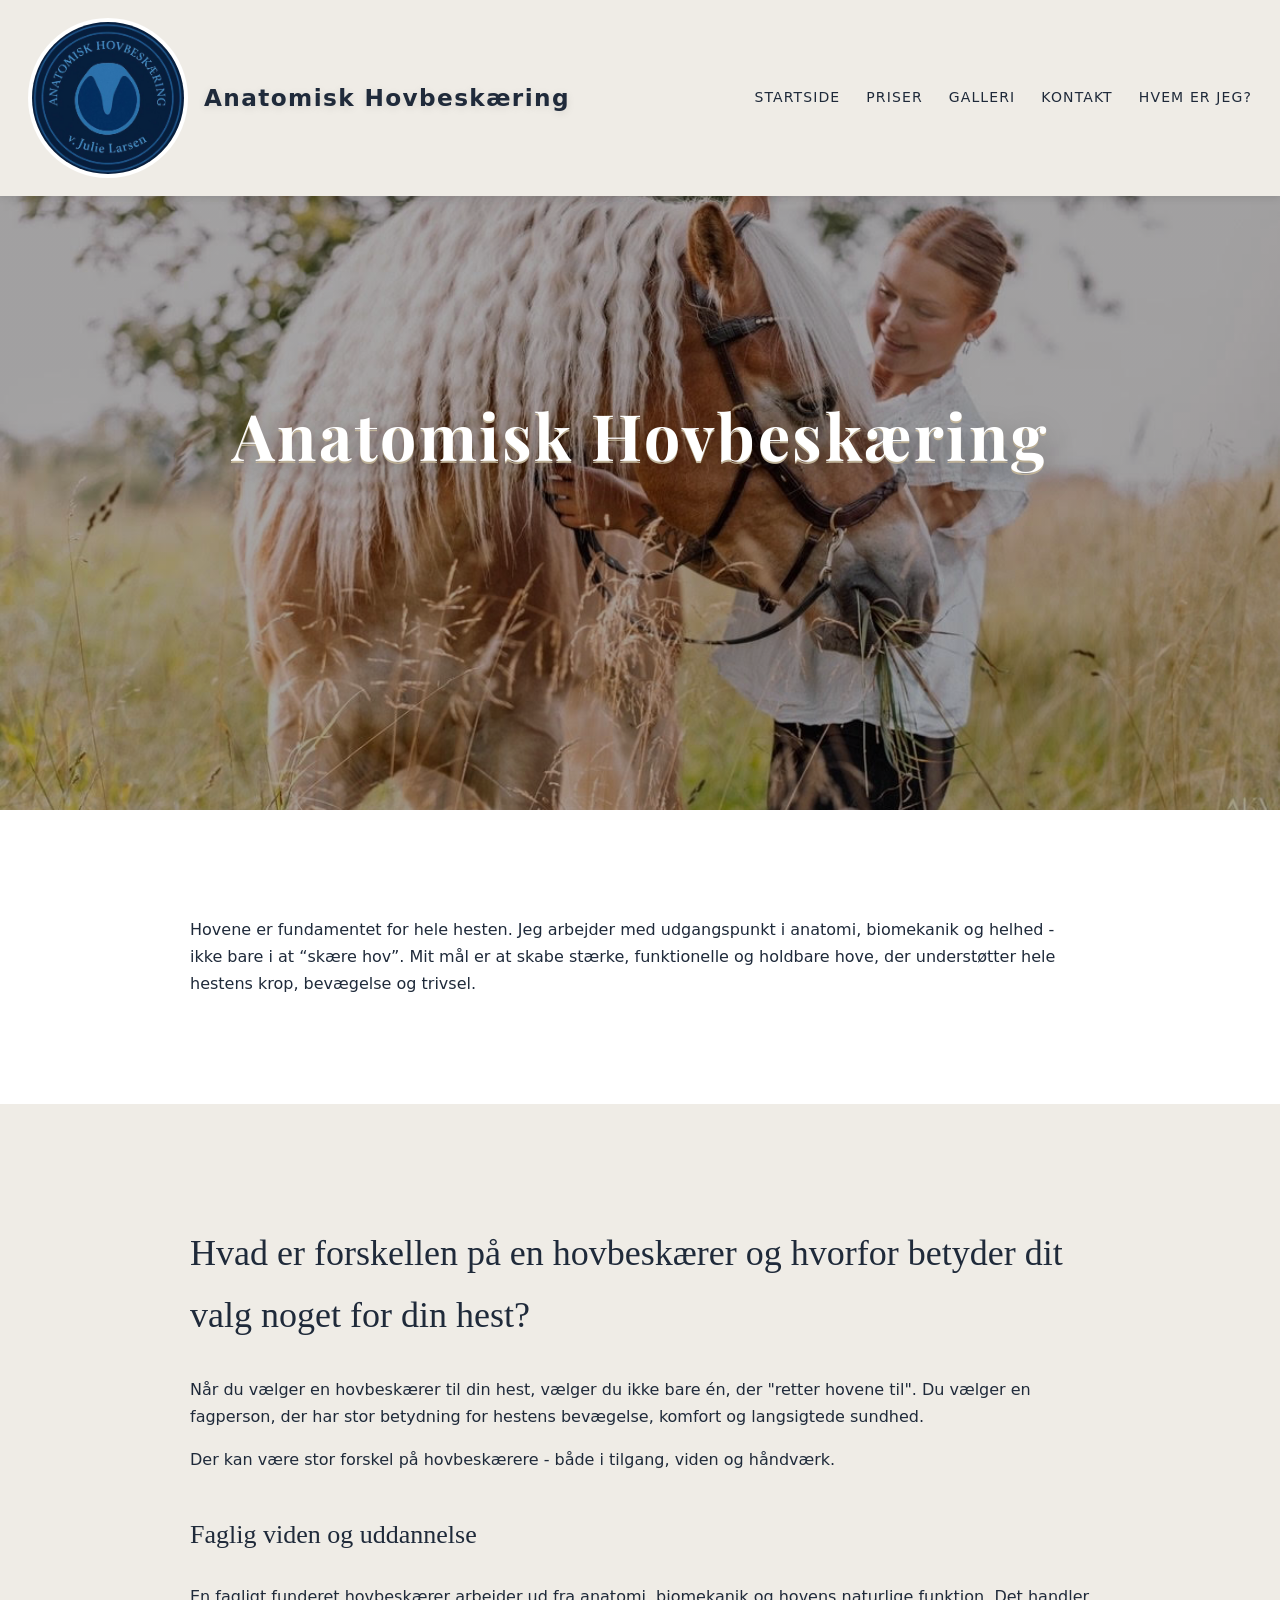
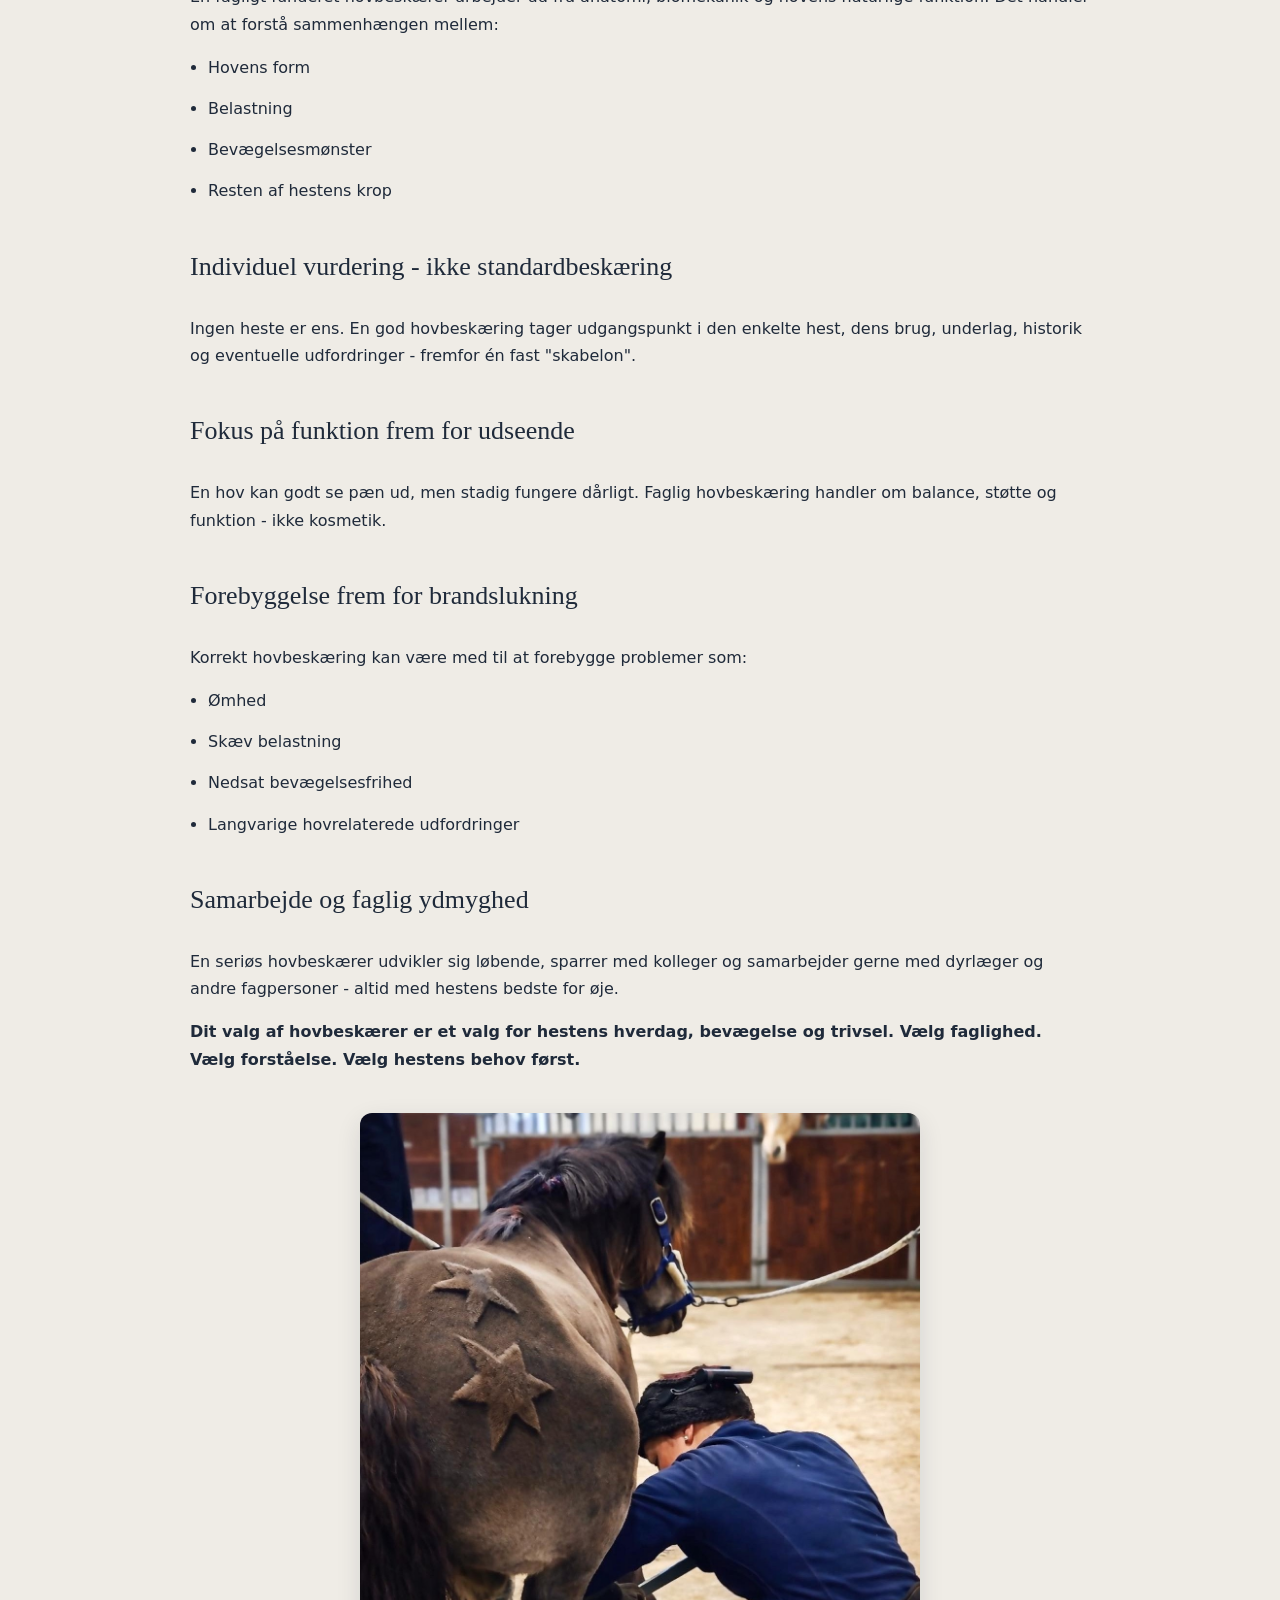
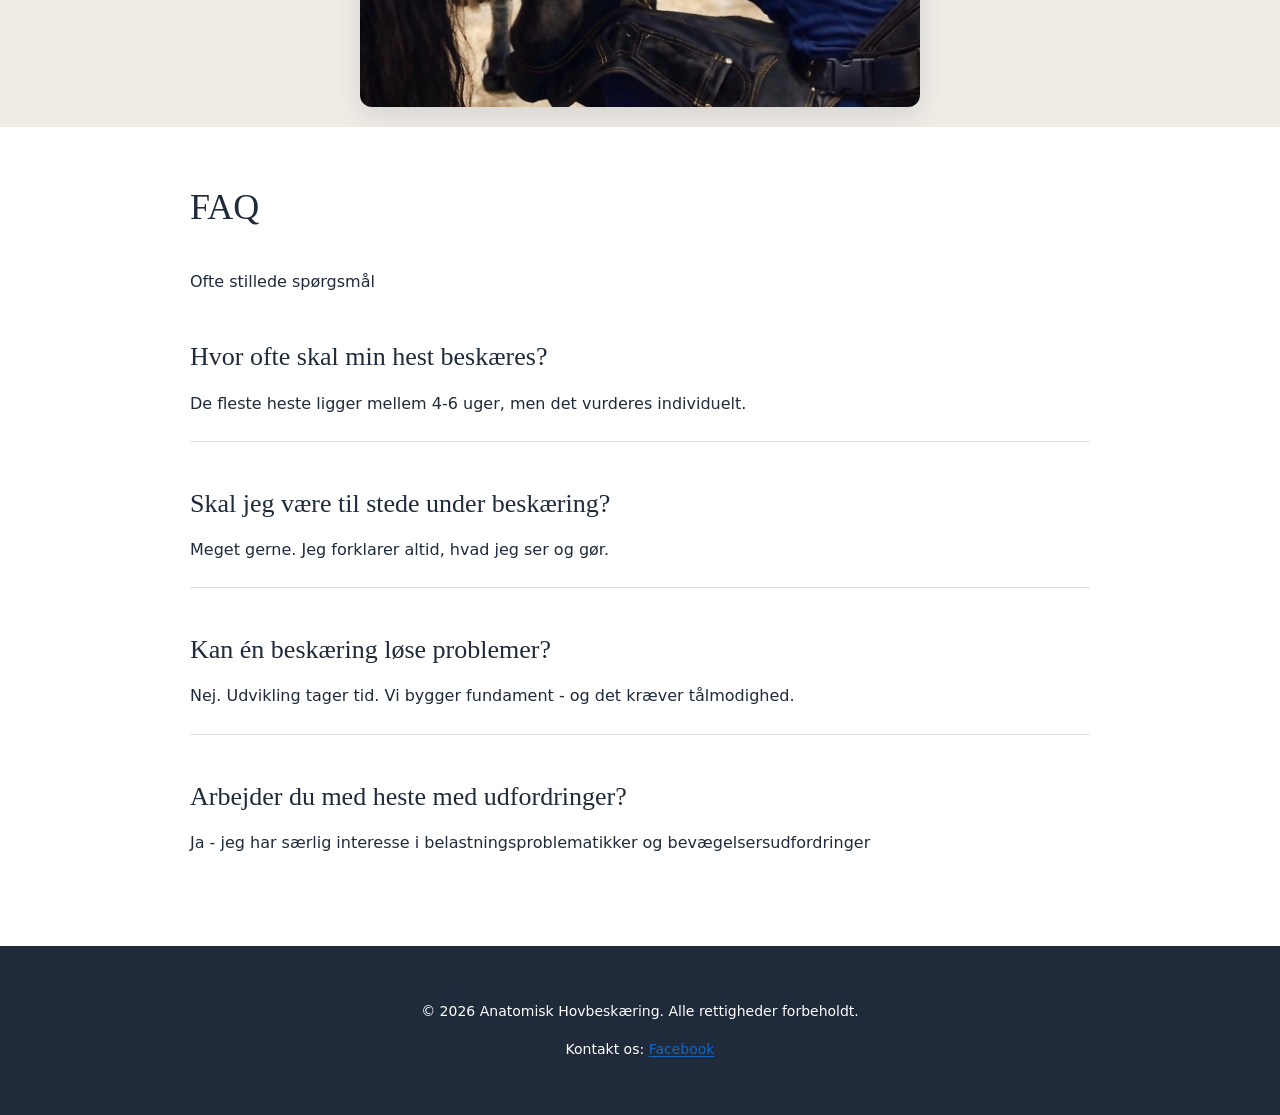
==== index.html @ 3ade3c3d "23532" ====
<!DOCTYPE html>
<html lang="da">
<head>
<meta charset="UTF-8">
<meta name="viewport" content="width=device-width, initial-scale=1.0">
<meta name="description" content="Vi tilbyder anatomisk hovbeskæring (hovbeskaering) til heste...">
<title>Anatomisk Hovbeskæring</title>
<link rel="stylesheet" href="index.css">
<script src="index.js" defer></script>
	<!-- Fancy font for logo title -->
	<link href="https://fonts.googleapis.com/css2?family=Playfair+Display:wght@700&display=swap" rel="stylesheet">
</head>
<body>

<header class="site-header">
<div class="header-inner">

<div class="logo-wrap">
<img src="logo.jpg" alt="Logo">
<strong>Anatomisk Hovbeskæring</strong>
</div>

<nav class="desktop-nav">
<a href="index.html">Startside</a>
<a href="priser.html">Priser</a>
<a href="galleri.html">Galleri</a>
<a href="kontakt.html">Kontakt</a>
<a href="om_os.html">Hvem er jeg?</a>
</nav>

<div class="burger">
<span></span><span></span><span></span>
</div>

</div>
</header>

<div class="menu-overlay">
<nav>
<a href="index.html">Startside</a>
<a href="priser.html">Priser</a>
<a href="galleri.html">Galleri</a>
<a href="kontakt.html">Kontakt</a>
<a href="om_os.html">Hvem er jeg?</a>
</nav>
</div>

<section class="hero">
<h2 class="reveal">Anatomisk Hovbeskæring</h2>
</section>

<main>

<section class="section light">
<div class="section-inner reveal">
<p>
Hovene er fundamentet for hele hesten.
Jeg arbejder med udgangspunkt i anatomi, biomekanik og helhed - ikke bare i at “skære hov”.

Mit mål er at skabe stærke, funktionelle og holdbare hove, der understøtter hele hestens krop, bevægelse og trivsel.
</p>
</div>
</section>
	
<section class="section beige">
<div class="section-inner reveal">

<h2>Hvad er forskellen på en hovbeskærer og hvorfor betyder dit valg noget for din hest?</h2>

<p>Når du vælger en hovbeskærer til din hest, vælger du ikke bare én, der "retter hovene til".
Du vælger en fagperson, der har stor betydning for hestens bevægelse, komfort og langsigtede sundhed.</p>

<p>Der kan være stor forskel på hovbeskærere - både i tilgang, viden og håndværk.</p>

<h3>Faglig viden og uddannelse</h3>
<p>En fagligt funderet hovbeskærer arbejder ud fra anatomi, biomekanik og hovens naturlige funktion.
Det handler om at forstå sammenhængen mellem:</p>
<ul>
<li>Hovens form</li>
<li>Belastning</li>
<li>Bevægelsesmønster</li>
<li>Resten af hestens krop</li>
</ul>

<h3>Individuel vurdering - ikke standardbeskæring</h3>
<p>Ingen heste er ens.
En god hovbeskæring tager udgangspunkt i den enkelte hest, dens brug, underlag, historik og eventuelle udfordringer - fremfor én fast "skabelon".</p>

<h3>Fokus på funktion frem for udseende</h3>
<p>En hov kan godt se pæn ud, men stadig fungere dårligt.
Faglig hovbeskæring handler om balance, støtte og funktion - ikke kosmetik.</p>

<h3>Forebyggelse frem for brandslukning</h3>
<p>Korrekt hovbeskæring kan være med til at forebygge problemer som:</p>
<ul>
<li>Ømhed</li>
<li>Skæv belastning</li>
<li>Nedsat bevægelsesfrihed</li>
<li>Langvarige hovrelaterede udfordringer</li>
</ul>

<h3>Samarbejde og faglig ydmyghed</h3>
<p>En seriøs hovbeskærer udvikler sig løbende, sparrer med kolleger og samarbejder gerne med dyrlæger og andre fagpersoner - altid med hestens bedste for øje.</p>

<p><strong>Dit valg af hovbeskærer er et valg for hestens hverdag, bevægelse og trivsel.
Vælg faglighed. Vælg forståelse. Vælg hestens behov først.</strong></p>

<figure class="featured-image">
    <img src="ah13.jpg" alt="Anatomisk hovbeskæring" loading="lazy">
</figure>
</div>
</section>

<section class="section light" id="faq-section">
<div class="section-inner reveal">
<h2>FAQ</h2>
<p>Ofte stillede spørgsmål</p>

<div class="faq-list">
    <div class="faq-item">
        <h3>Hvor ofte skal min hest beskæres?</h3>
        <p>De fleste heste ligger mellem 4-6 uger, men det vurderes individuelt.</p>
    </div>
    
    <div class="faq-item">
        <h3>Skal jeg være til stede under beskæring?</h3>
        <p>Meget gerne. Jeg forklarer altid, hvad jeg ser og gør.</p>
    </div>
    
    <div class="faq-item">
        <h3>Kan én beskæring løse problemer?</h3>
        <p>Nej. Udvikling tager tid. Vi bygger fundament - og det kræver tålmodighed.</p>
    </div>
    
    <div class="faq-item">
        <h3>Arbejder du med heste med udfordringer?</h3>
        <p>Ja - jeg har særlig interesse i belastningsproblematikker og bevægelsersudfordringer</p>
    </div>
</div>
</div>
</section>

</main>

<footer class="site-footer">
<p>&copy; 2026 Anatomisk Hovbeskæring. Alle rettigheder forbeholdt.</p>
<p>Kontakt os: <a href="https://www.facebook.com/profile.php?id=61582786012575">Facebook</a></p>
</footer>

</body>
</html>
---- index.css ----
/* ---------------- lightbox overlay ---------------- */
.lightbox-overlay {
    display: none !important;
    position: fixed;
    z-index: 9999;
    left: 0;
    top: 0;
    width: 100vw;
    height: 100vh;
    background: rgba(0,0,0,0.85);
    justify-content: flex-start;
    align-items: center;
    flex-direction: column;
    overflow: auto;
    padding: 72px 20px 24px;
    transition: opacity 0.3s;
}

.logo-wrap strong {
    font-family: system-ui, -apple-system, Segoe UI, sans-serif;
    font-size: 1.45rem;
    font-weight: 600;
    letter-spacing: 0.06em;
    color: #1f2a3a;
    text-shadow: 0 2px 8px rgba(0,0,0,0.10);
    line-height: 1.1;
    display: inline-block;
}
.lightbox-overlay.open {
    display: flex !important;
}
.lightbox-overlay img {
    max-width: 90vw;
    max-height: 80vh;
    border-radius: 10px;
    box-shadow: 0 8px 32px rgba(0,0,0,0.25);
    background: #fff;
}

.lightbox-overlay video {
    max-width: 90vw;
    max-height: 62vh;
    border-radius: 10px;
    box-shadow: 0 8px 32px rgba(0,0,0,0.25);
    background: #000;
}

.lightbox-caption {
    display: none;
    width: min(900px, 90vw);
    margin-top: 16px;
    padding: 16px 18px;
    border-radius: 10px;
    background: rgba(0,0,0,0.35);
    color: #fff;
    text-align: left;
}

.lightbox-caption p,
.lightbox-caption li {
    color: #fff;
}

.lightbox-caption ul {
    margin: 0 0 12px;
    padding-left: 18px;
}
.lightbox-close {
    position: absolute;
    top: 32px;
    right: 48px;
    font-size: 2.5rem;
    color: #fff;
    cursor: pointer;
    z-index: 1100;
    font-family: Arial, Helvetica, sans-serif;
    background: rgba(0,0,0,0.2);
    border-radius: 50%;
    width: 48px;
    height: 48px;
    display: flex;
    align-items: center;
    justify-content: center;
    transition: background 0.2s;
}
.lightbox-close:hover {
    background: rgba(0,0,0,0.5);
}
:root{
    --dark:#1f2a3a;
    --overlay:#0b1f33;
    --accent:#cdbfa3;
    --bg:#f4f3ef;
    --accent2: #efece6;
}

*{box-sizing:border-box}

html{
    scroll-behavior:smooth;
}

body{
    margin:0;
    font-family: system-ui, -apple-system, Segoe UI, sans-serif;
    background:var(--bg);
    color:var(--dark);
    line-height:1.7;
}

h1,h2,h3{
    font-family: Georgia, "Times New Roman", serif;
    font-weight:500;
}

a{
    color:#1565c0;
    text-decoration:underline;
    text-underline-offset:2px;
    transition:color .2s;
}

/* Keep navigation links styled as before */
.desktop-nav a {
    color:var(--dark);
    text-transform:uppercase;
    font-size:14px;
    letter-spacing:.08em;
    position:relative;
    text-decoration:none;
    transition:color .2s;
}

.desktop-nav a::after{
    content:"";
    position:absolute;
    left:0;
    bottom:-6px;
    height:1px;
    width:0;
    background:var(--accent);
    transition:.3s;
}

.desktop-nav a:hover::after{
    width:100%;
}

.menu-overlay a {
    color:white;
    font-size:28px;
    font-family:Georgia,serif;
    text-decoration:none;
    transition:color .2s;
}
/* ---------------- header ---------------- */

.site-header{
    position:absolute;
    top:0;
    left:0;
    width:100%;
    z-index:10;
    padding:18px 28px;
    background:var(--accent2);
    box-shadow: 0 2px 8px rgba(0,0,0,.1);
}

.header-inner{
    max-width:1300px;
    margin:auto;
    display:flex;
    align-items:center;
    justify-content:space-between;
}

.logo-wrap{
    display:flex;
    align-items:center;
    gap:16px;
    color:var(--dark);
}



@keyframes logoTitleIn {
    to {
        opacity: 1;
        transform: none;
    }
}

.logo-wrap img{
    width:160px;
    border-radius:50%;
    background:white;
    padding:4px;
}

.desktop-nav{
    display:flex;
    gap:26px;
}

.desktop-nav a{
    color:var(--dark);
    text-transform:uppercase;
    font-size:14px;
    letter-spacing:.08em;
    position:relative;
}

.desktop-nav a::after{
    content:"";
    position:absolute;
    left:0;
    bottom:-6px;
    height:1px;
    width:0;
    background:var(--accent);
    transition:.3s;
}

.desktop-nav a:hover::after{
    width:100%;
}

/* burger */

.burger{
    display:none;
    width:28px;
    height:20px;
    flex-direction:column;
    justify-content:space-between;
    cursor:pointer;
}

.burger span{
    height:2px;
    background:black;
    display:block;
}

/* ---------------- overlay menu ---------------- */

.menu-overlay{
    position:fixed;
    inset:0;
    background:var(--overlay);
    z-index:50;
    display:flex;
    justify-content:center;
    align-items:center;
    opacity:0;
    pointer-events:none;
    transition:.4s;
}

.menu-overlay.open{
    opacity:1;
    pointer-events:auto;
}

.menu-overlay nav{
    display:flex;
    flex-direction:column;
    gap:28px;
    text-align:center;
}

.menu-overlay a{
    color:white;
    font-size:28px;
    font-family:Georgia,serif;
}

/* ---------------- hero ---------------- */

.hero{
    min-height:90vh;
    background:
        linear-gradient(rgba(0,0,0,.35),rgba(0,0,0,.35)),
        url("backimage.jpg");
    background-size:cover;
    background-position:center;
    display:flex;
    justify-content:center;
    align-items:center;
    text-align:center;
    padding:120px 20px 60px;
}


.hero h2 {
    font-family: 'Playfair Display', Georgia, 'Times New Roman', serif;
    font-size: 64px;
    font-weight: 700;
    letter-spacing: 0.04em;
    color: #fff;
    text-shadow: 0 8px 32px rgba(0,0,0,0.28), 0 2px 0 #cdbfa3;
    max-width: 900px;
    opacity: 0;
    transform: translateY(-80px) scale(0.92) rotateX(35deg) skewX(-8deg);
    filter: blur(6px);
    animation: heroTitleIn 1.1s cubic-bezier(.22,1,.36,1) 0.1s forwards;
    transition: text-shadow .3s, filter .3s;
}

.hero h2.visible {
    filter: blur(0) !important;
}

@keyframes heroTitleIn {
    0% {
        opacity: 0;
        transform: translateY(-80px) scale(0.92) rotateX(35deg) skewX(-8deg);
        filter: blur(6px);
    }
    60% {
        opacity: 1;
        filter: blur(0.5px);
        transform: translateY(10px) scale(1.04) rotateX(-6deg) skewX(2deg);
    }
    100% {
        opacity: 1;
        filter: blur(0);
        transform: none;
    }
}

@keyframes heroTitleIn {
    to {
        opacity: 1;
        transform: none;
    }
}

/* ---------------- sections ---------------- */

main{
    width:100%;
}

.section{
    padding:90px 20px;
}

.section.light{background:white;}
.section.beige{background:#efece6;}

.section-inner{
    max-width:900px;
    margin:auto;
}

/* ---------------- gallery ---------------- */
.gallery{
    display:grid;
    grid-template-columns:repeat(4,1fr);
    gap:18px;
    margin-top:22px;
}

.gallery-item{
    display:block;
    overflow:hidden;
    border-radius:10px;
    box-shadow:0 6px 18px rgba(31,42,58,0.08);
    transition:transform .35s ease, box-shadow .35s ease;
    background:#fff;
}

.gallery-item img{
    width:100%;
    height:220px;
    object-fit:cover;
    display:block;
}

.gallery-item video{
    width:100%;
    height:220px;
    object-fit:cover;
    display:block;
    background:#000;
}

.gallery-video-item video{
    pointer-events:none;
}

.gallery-item:hover{
    transform:translateY(-6px);
    box-shadow:0 12px 30px rgba(31,42,58,0.12);
}

.video-description{
    display:none;
    margin-top:18px;
}

.image-description{
    display:none;
}

.featured-image{
    margin: 40px 0 -20px 0;
    padding: 0;
    text-align: center;
}

.featured-image img{
    width: 100%;
    max-width: 560px;
    height: auto;
    border-radius: 12px;
    box-shadow: 0 8px 24px rgba(31,42,58,0.12);
    display: block;
    margin: 0 auto;
}

.faq-list{
    margin-top: 28px;
}

#faq-section{
    padding-top: 20px;
    margin-top: -50px;
    position: relative;
    z-index: 1;
}

.faq-item{
    margin-bottom: 24px;
    padding-bottom: 24px;
    border-bottom: 1px solid #e0dcd6;
}

.faq-item:last-child{
    border-bottom: none;
    margin-bottom: 0;
    padding-bottom: 0;
}

.faq-item h3{
    margin-top: 0;
    margin-bottom: 10px;
    font-size: 18px;
    color: var(--dark);
}

.faq-item p{
    margin: 0;
    color: var(--dark);
}

/* animate gallery images when parent reveal becomes visible */
.reveal.visible .gallery-item img{
    animation:fadeInUp 0.5s cubic-bezier(.25,.46,.45,.94) forwards;
    animation-delay:0.12s;
    opacity:0;
}

@media(max-width:1000px){
    .gallery{grid-template-columns:repeat(3,1fr);} 
}

@media(max-width:680px){
    .gallery{grid-template-columns:repeat(2,1fr);} 
    .gallery-item img{height:180px}
    .gallery-item video{height:180px}
}

@media(max-width:420px){
    .gallery{grid-template-columns:1fr;} 
    .gallery-item img{height:260px}
    .gallery-item video{height:260px}
}

.section h2{
    font-size:36px;
}

.section h3{
    font-size:26px;
    margin-top:40px;
}

.section ul{
    padding-left:18px;
}

.section li{
    margin-bottom:14px;
}

.section span{
    display:block;
    font-size:.9em;
    color:#666;
}

/* ---------------- reveal animation ---------------- */

@keyframes slideInFromLeft{
    from{
        opacity:0;
        transform:translateX(-40px);
    }
    to{
        opacity:1;
        transform:translateX(0);
    }
}

@keyframes slideInFromRight{
    from{
        opacity:0;
        transform:translateX(40px);
    }
    to{
        opacity:1;
        transform:translateX(0);
    }
}

@keyframes fadeInUp{
    from{
        opacity:0;
        transform:translateY(25px);
    }
    to{
        opacity:1;
        transform:translateY(0);
    }
}

.reveal{
    opacity:0;
}

.reveal.visible{
    animation:slideInFromLeft 0.55s cubic-bezier(.25,.46,.45,.94) forwards;
}

/* alternate direction for every other section */
.section:nth-child(even) .reveal.visible{
    animation:slideInFromRight 0.55s cubic-bezier(.25,.46,.45,.94) forwards;
}

/* stagger effect for child elements */
.reveal.visible > h2:nth-of-type(1){
    animation-delay:0.1s;
}

.reveal.visible > h2:nth-of-type(2){
    animation-delay:0.2s;
}

.reveal.visible > h3{
    animation-delay:0.15s;
}

.reveal.visible > ul,
.reveal.visible > p{
    animation:fadeInUp 0.5s cubic-bezier(.25,.46,.45,.94) forwards;
    animation-delay:0.12s;
}

/* hero section from top */
.hero .reveal{
    transform:translateY(35px);
}

.hero .reveal.visible{
    animation:fadeInUp 0.6s cubic-bezier(.25,.46,.45,.94) forwards;
}

/* ---------------- footer ---------------- */

.site-footer{
    background:#1f2a3a;
    color:white;
    text-align:center;
    padding:40px 15px;
    font-size:14px;
}

/* ---------------- responsive ---------------- */

@media(max-width:900px){

    .logo-wrap img{
        width:96px;
    }

    .desktop-nav{
        display:none;
    }

    .burger{
        display:flex;
    }

    .hero h2{
        font-size:34px;
    }
}
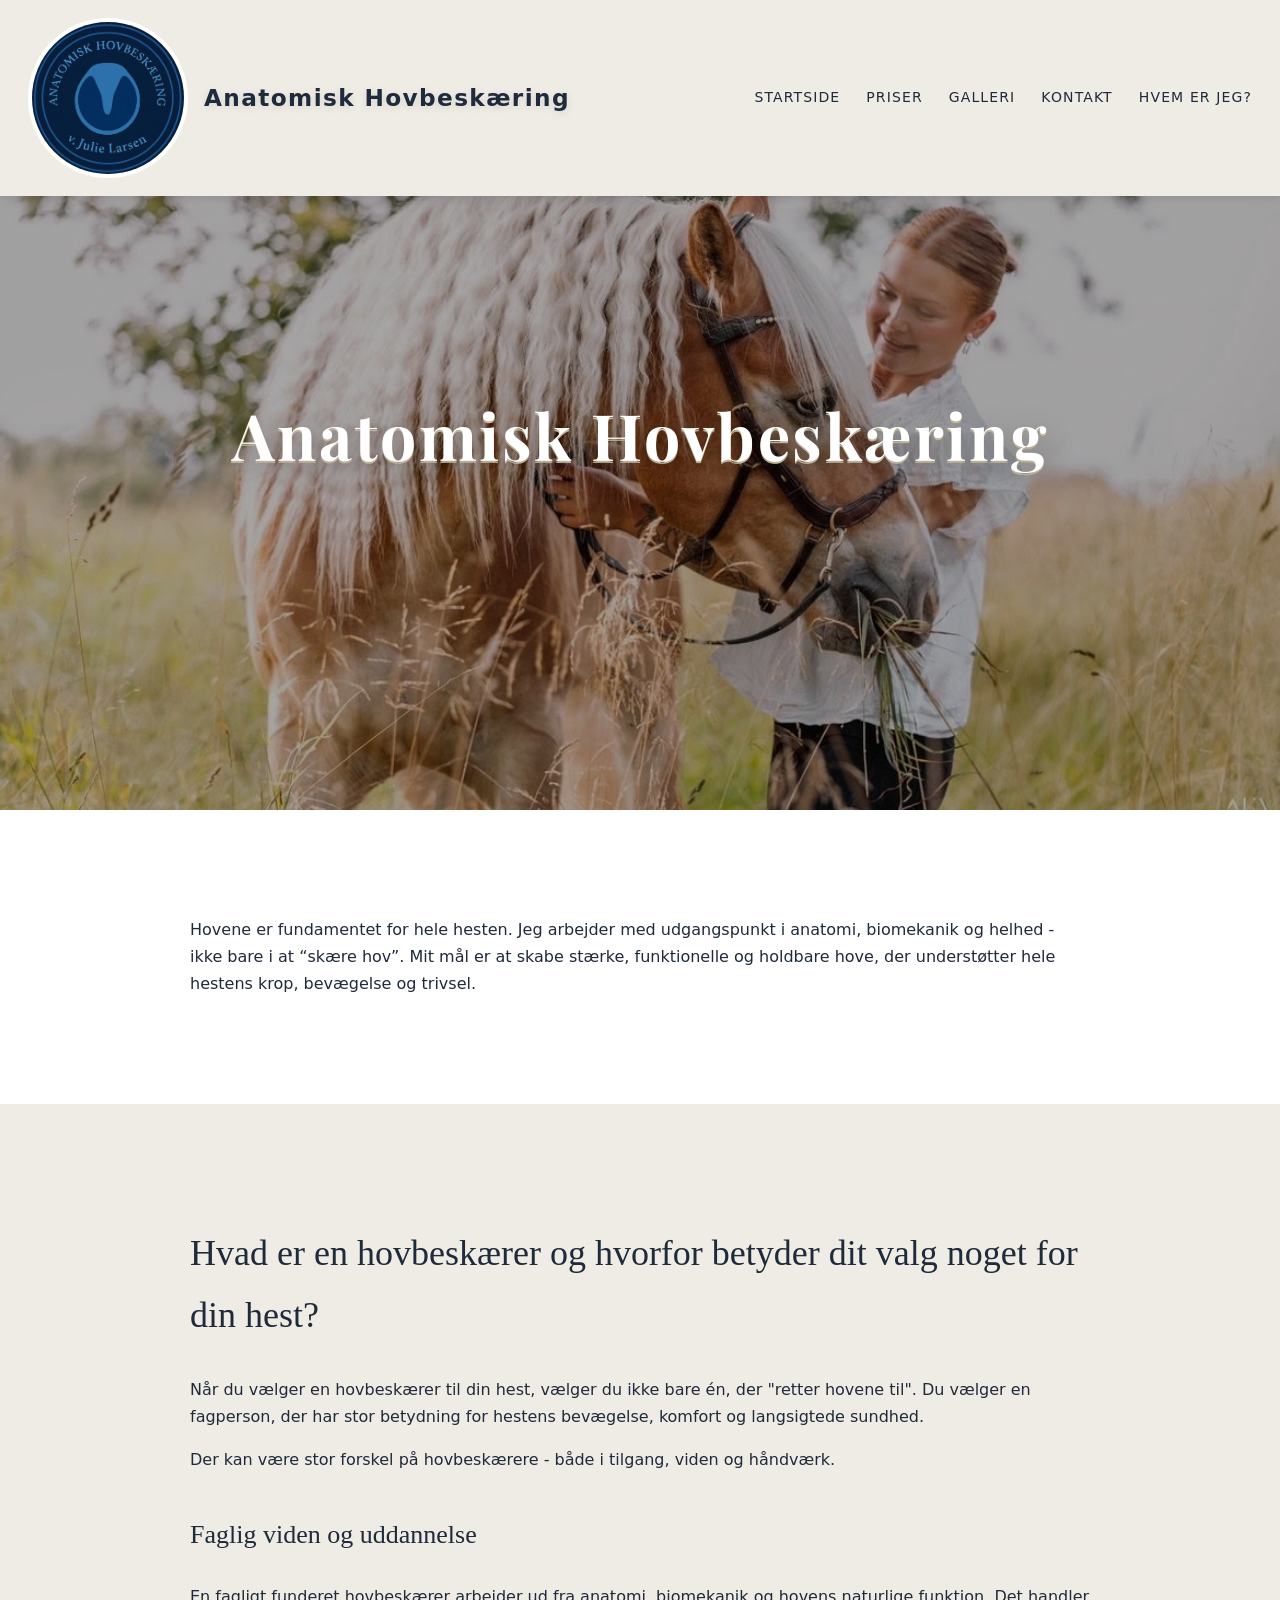
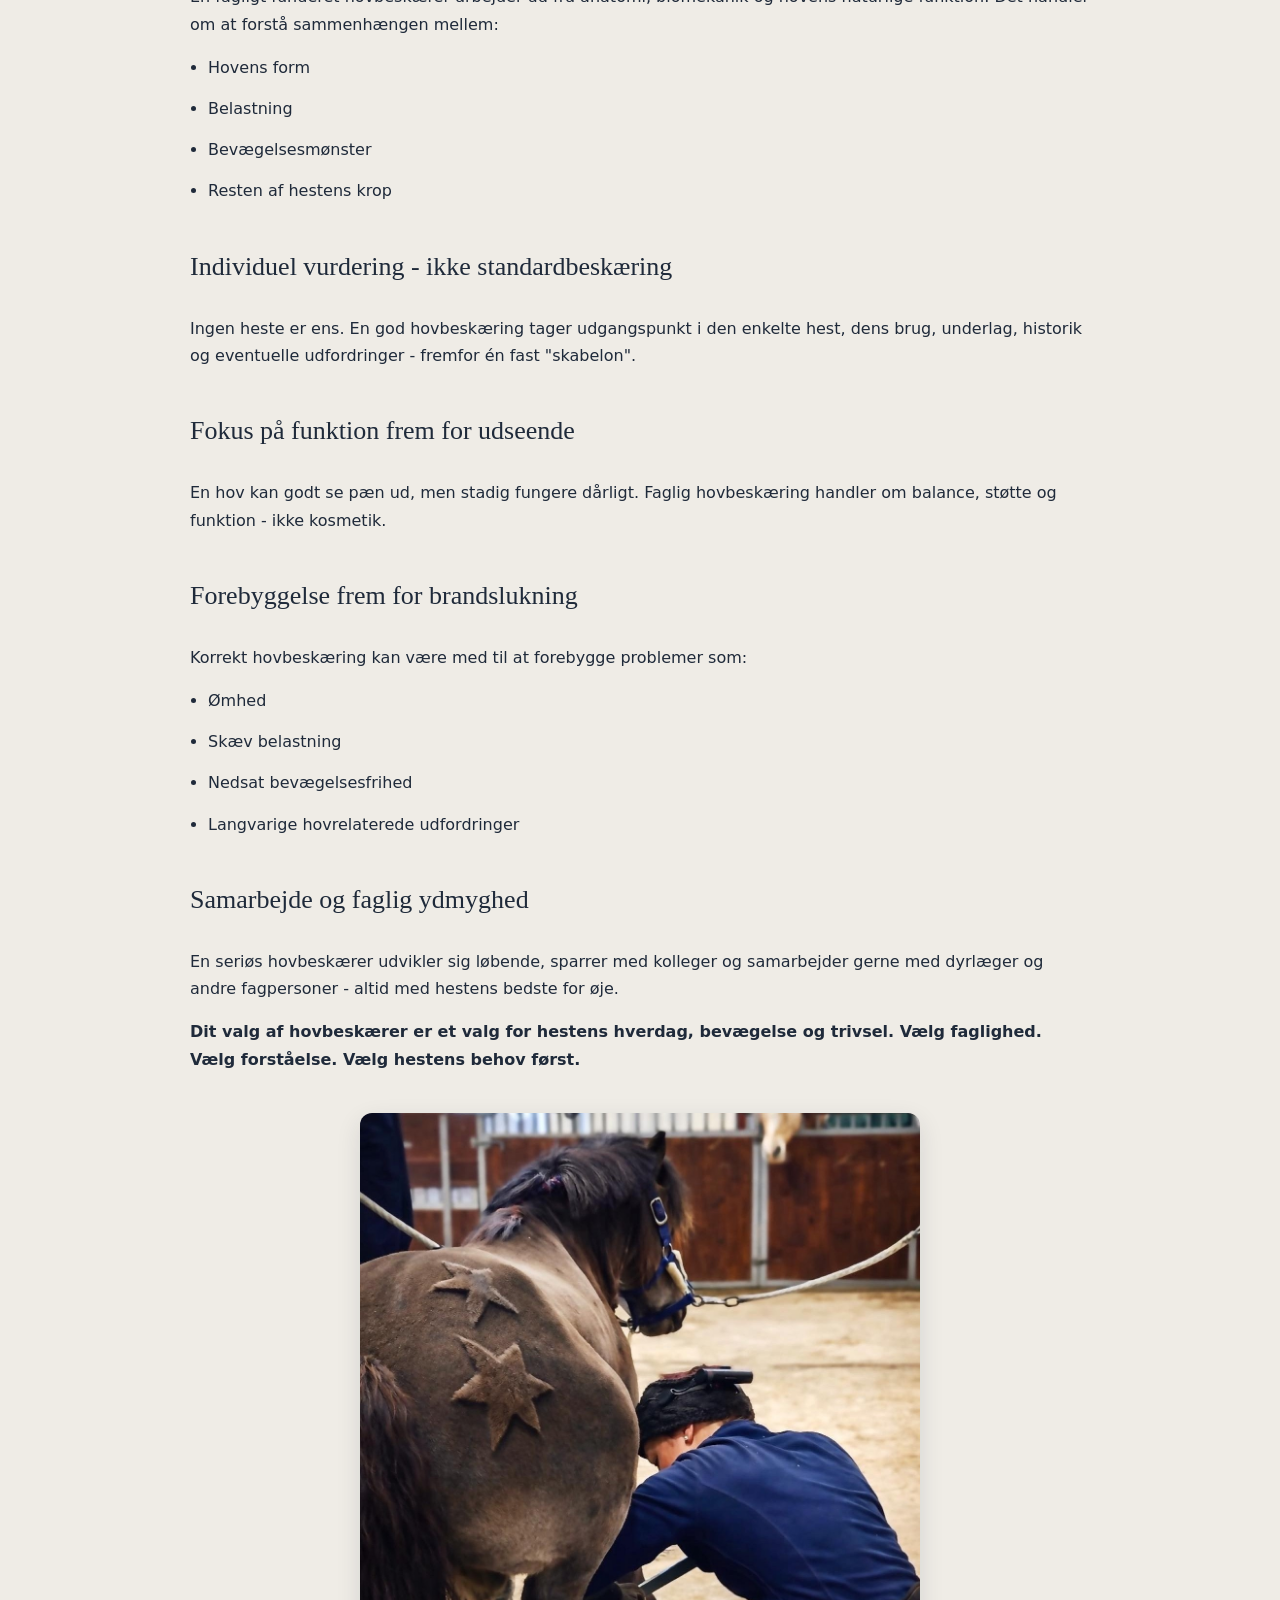
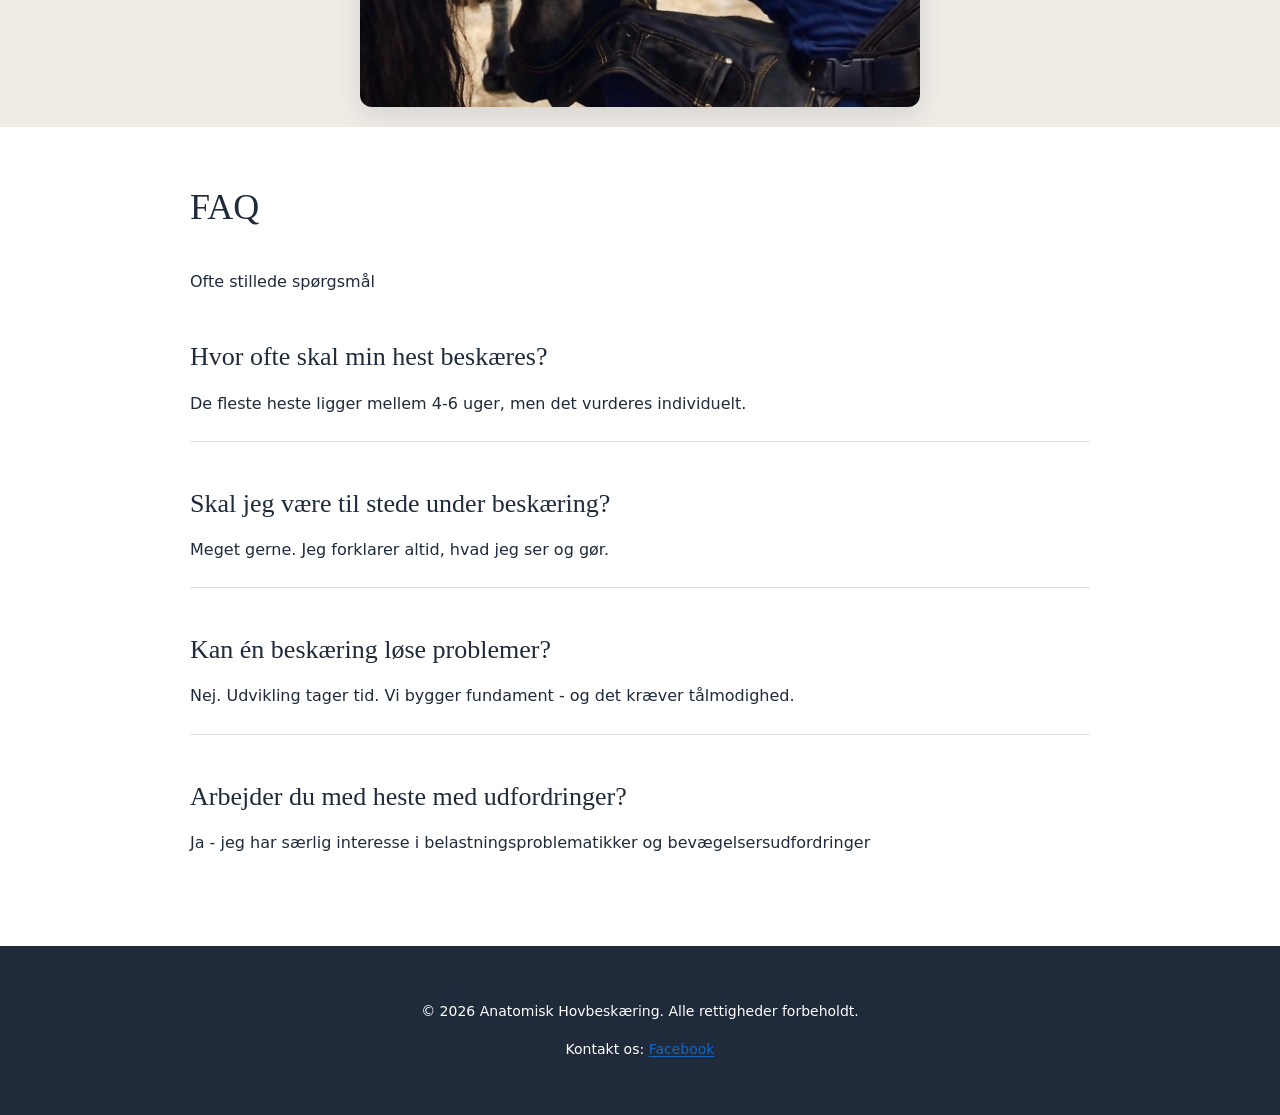
==== commit 96e581a2: "sfsfg" ====
--- a/index.html
+++ b/index.html
@@ -3,12 +3,65 @@
 <head>
 <meta charset="UTF-8">
 <meta name="viewport" content="width=device-width, initial-scale=1.0">
-<meta name="description" content="Vi tilbyder anatomisk hovbeskæring (hovbeskaering) til heste...">
-<title>Anatomisk Hovbeskæring</title>
+<meta name="description" content="Anatomisk hovbeskæring i Syd- og Sønderjylland. Faglig hovbeskæring med fokus på biomekanik, balance og sunde hove.">
+<meta name="keywords" content="anatomisk hovbeskæring, hovbeskæring, hovbeskærer, hest, hove, barfodstrimning, Sydjylland, Sønderjylland, Julie Larsen">
+<meta name="robots" content="index,follow,max-image-preview:large,max-snippet:-1,max-video-preview:-1">
+<title>Anatomisk Hovbeskæring i Syd- og Sønderjylland | Julie Larsen</title>
+<link rel="canonical" href="https://anatomiskhovbeskaering.dk/">
+<link rel="icon" type="image/jpeg" href="logo.jpg">
+<link rel="shortcut icon" href="logo.jpg">
+<link rel="apple-touch-icon" href="logo.jpg">
+<meta property="og:locale" content="da_DK">
+<meta property="og:type" content="website">
+<meta property="og:title" content="Anatomisk Hovbeskæring i Syd- og Sønderjylland">
+<meta property="og:description" content="Anatomisk hovbeskæring med fokus på hestens funktion, bevægelse og trivsel.">
+<meta property="og:url" content="https://anatomiskhovbeskaering.dk/">
+<meta property="og:site_name" content="Anatomisk Hovbeskæring">
+<meta property="og:image" content="https://anatomiskhovbeskaering.dk/logo.jpg">
 <link rel="stylesheet" href="index.css">
 <script src="index.js" defer></script>
 	<!-- Fancy font for logo title -->
 	<link href="https://fonts.googleapis.com/css2?family=Playfair+Display:wght@700&display=swap" rel="stylesheet">
+<script type="application/ld+json">
+{
+    "@context": "https://schema.org",
+    "@graph": [
+        {
+            "@type": "Organization",
+            "name": "Anatomisk Hovbeskæring",
+            "alternateName": "Anatomisk hovbeskæring",
+            "url": "https://anatomiskhovbeskaering.dk",
+            "logo": "https://anatomiskhovbeskaering.dk/logo.jpg",
+            "description": "Anatomisk hovbeskæring til heste med fokus på biomekanik, balance og funktionelle hove.",
+            "knowsAbout": [
+                "anatomisk hovbeskæring",
+                "hovbeskæring",
+                "hestens biomekanik",
+                "hove"
+            ]
+        },
+        {
+            "@type": "WebSite",
+            "name": "Anatomisk Hovbeskæring",
+            "url": "https://anatomiskhovbeskaering.dk/",
+            "inLanguage": "da-DK"
+        },
+        {
+            "@type": "Service",
+            "serviceType": "Anatomisk hovbeskæring",
+            "provider": {
+                "@type": "Organization",
+                "name": "Anatomisk Hovbeskæring"
+            },
+            "areaServed": [
+                "Sydjylland",
+                "Sønderjylland"
+            ],
+            "description": "Professionel anatomisk hovbeskæring i Syd- og Sønderjylland."
+        }
+    ]
+}
+</script>
 </head>
 <body>
 
@@ -65,7 +118,7 @@
 <section class="section beige">
 <div class="section-inner reveal">
 
-<h2>Hvad er forskellen på en hovbeskærer og hvorfor betyder dit valg noget for din hest?</h2>
+<h2>Hvad er en hovbeskærer og hvorfor betyder dit valg noget for din hest?</h2>
 
 <p>Når du vælger en hovbeskærer til din hest, vælger du ikke bare én, der "retter hovene til".
 Du vælger en fagperson, der har stor betydning for hestens bevægelse, komfort og langsigtede sundhed.</p>
--- a/index.css
+++ b/index.css
@@ -501,6 +501,27 @@
     color:#666;
 }
 
+.about-intro{
+    display:flex;
+    align-items:flex-start;
+    gap:30px;
+    margin-top:14px;
+}
+
+.about-profile-image{
+    width:clamp(200px, 28vw, 300px);
+    aspect-ratio:3/4;
+    object-fit:cover;
+    border-radius:18px;
+    box-shadow:0 14px 34px rgba(31,42,58,0.18);
+    border:1px solid var(--accent2);
+    flex-shrink:0;
+}
+
+.about-intro p:first-child{
+    margin-top:0;
+}
+
 /* ---------------- reveal animation ---------------- */
 
 @keyframes slideInFromLeft{
@@ -606,4 +627,14 @@
     .hero h2{
         font-size:34px;
     }
+
+    .about-intro{
+        flex-direction:column;
+        gap:18px;
+    }
+
+    .about-profile-image{
+        width:min(100%, 340px);
+        margin:0 auto;
+    }
 }
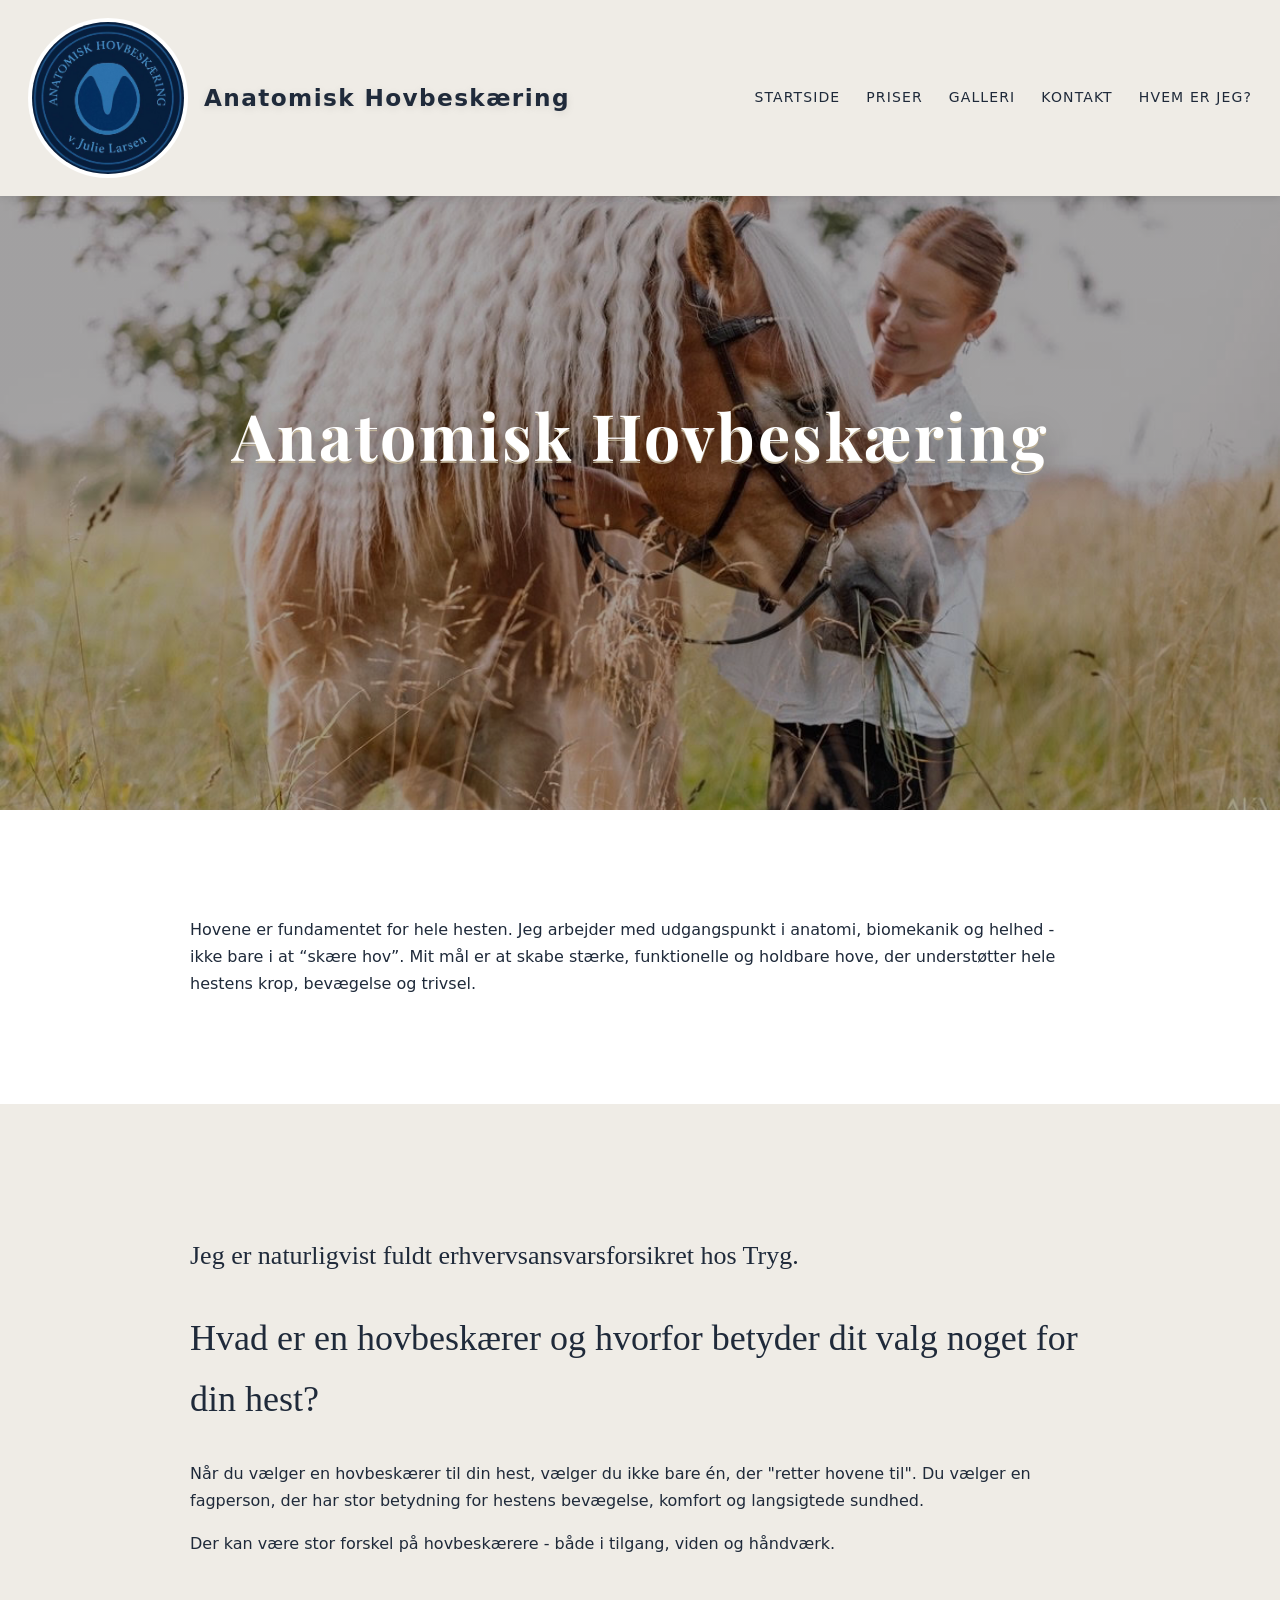
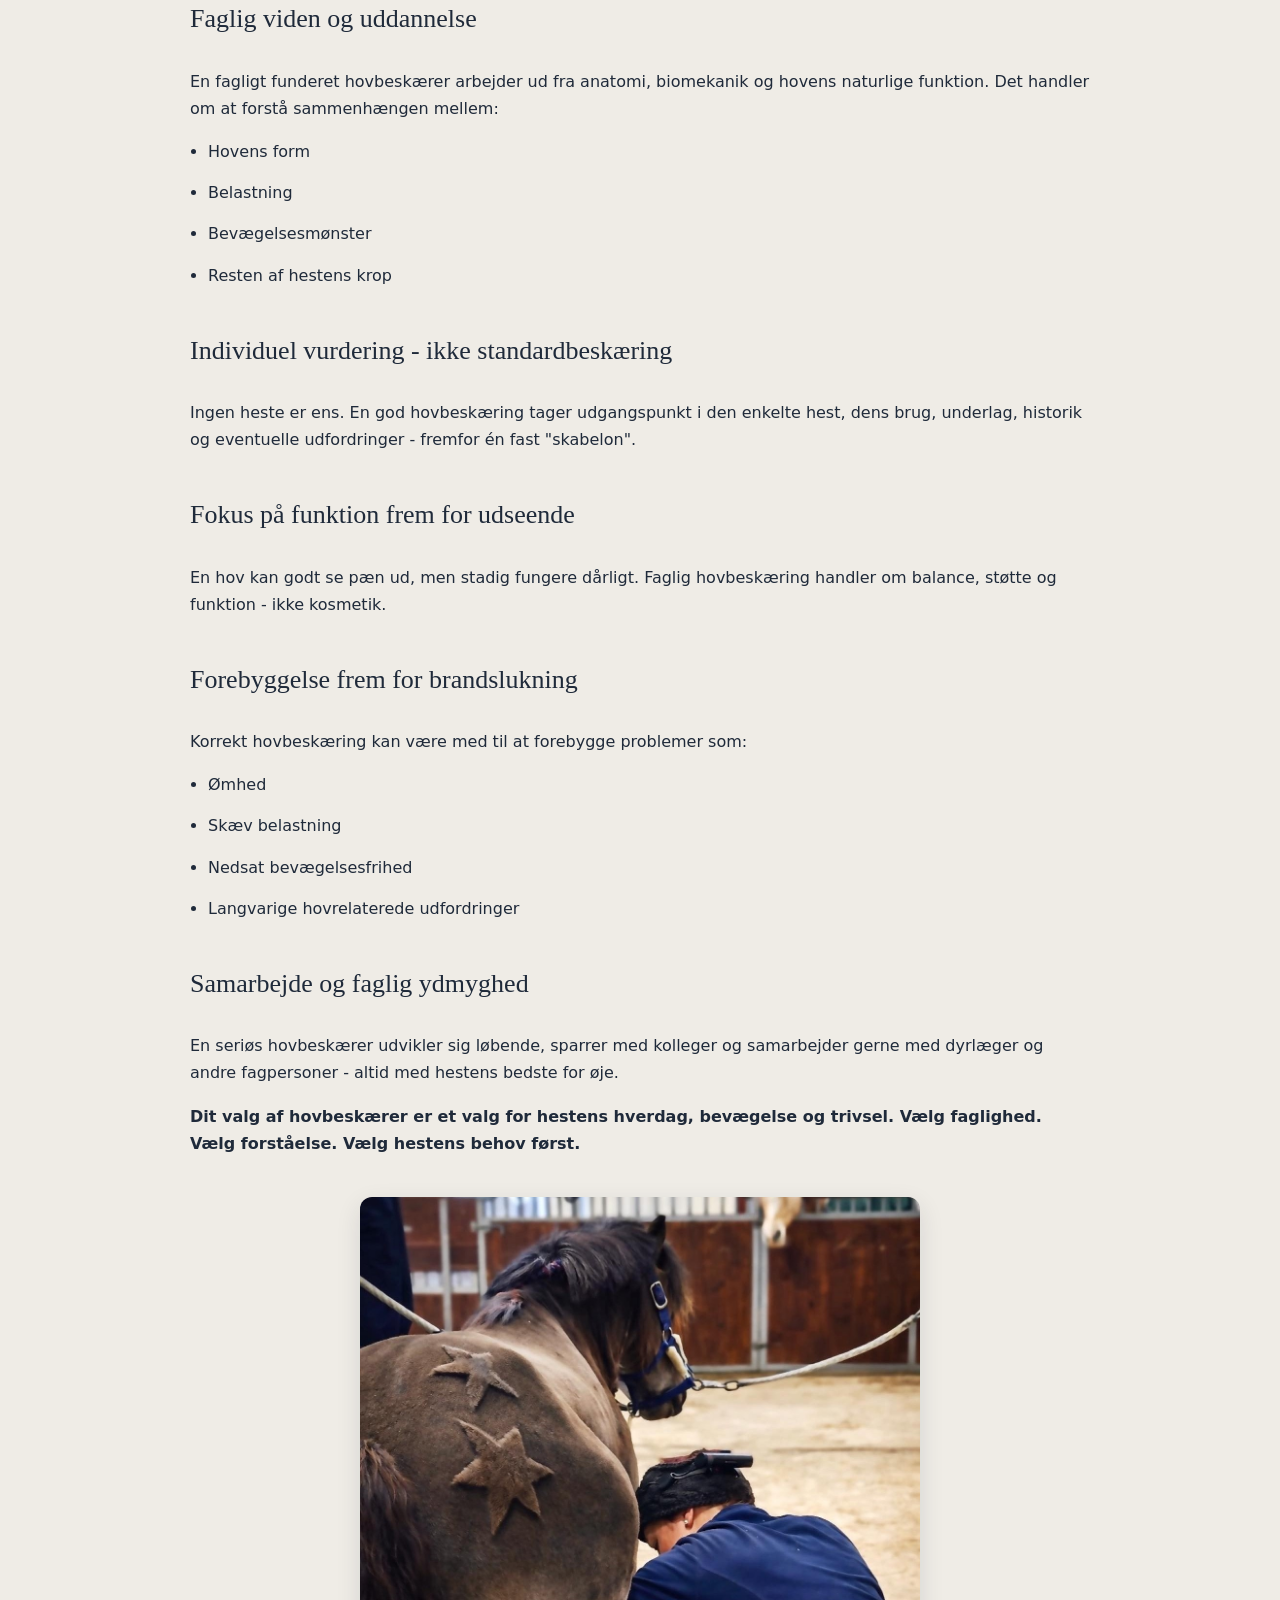
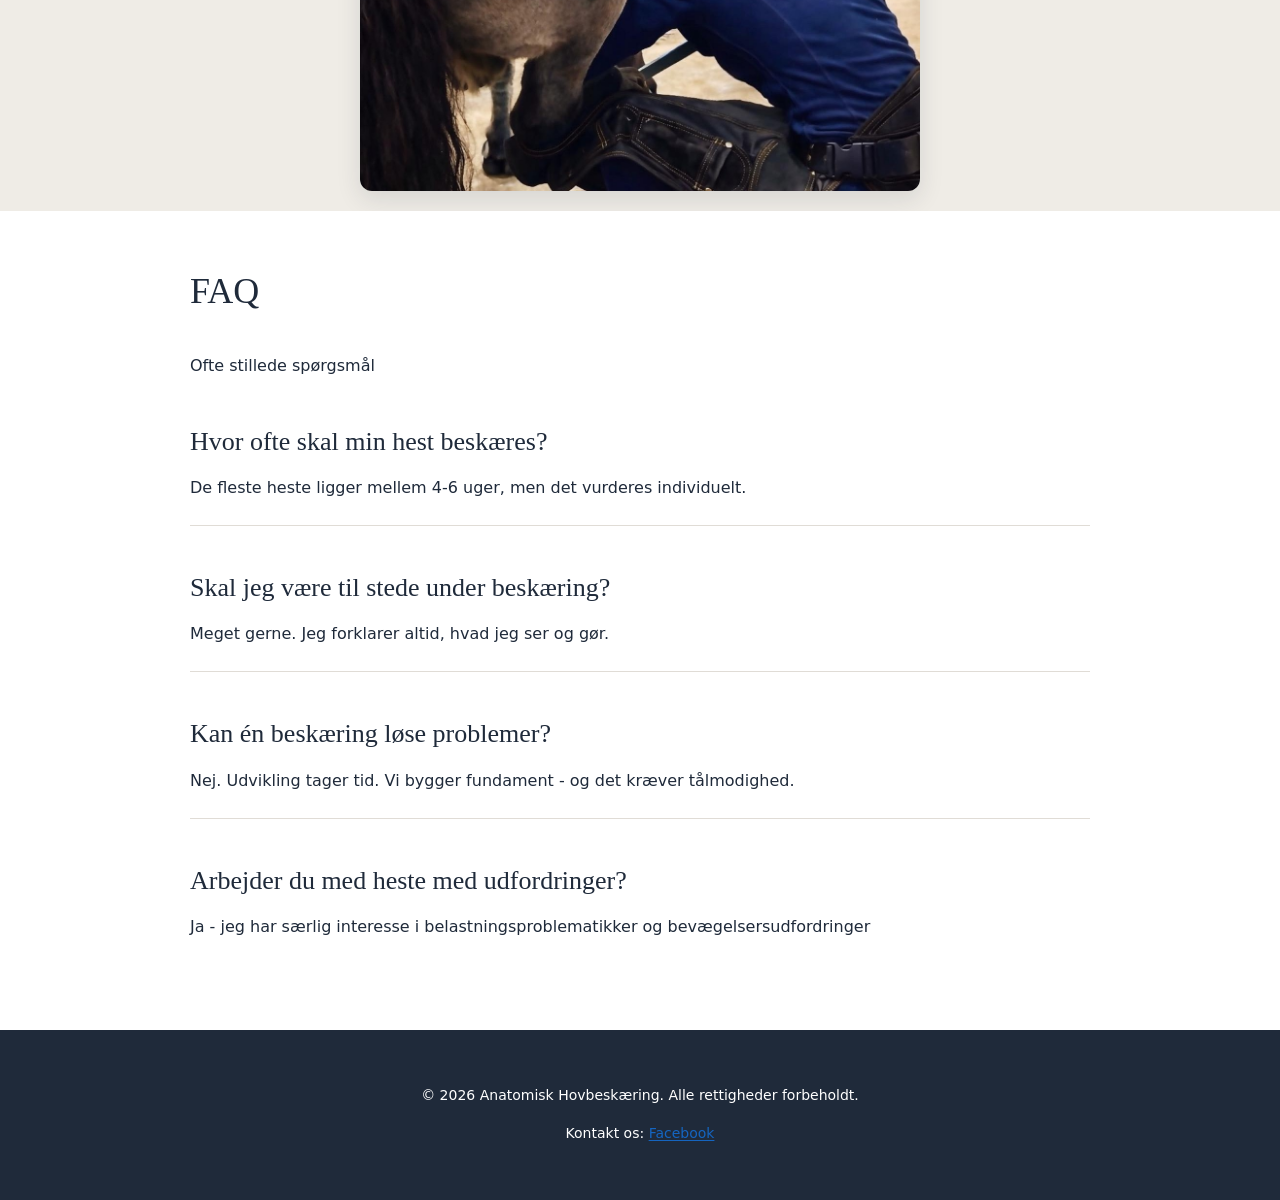
==== commit 21ca1b96: "dfgdgf" ====
--- a/index.html
+++ b/index.html
@@ -118,6 +118,8 @@
 <section class="section beige">
 <div class="section-inner reveal">
 
+<h3>Jeg er naturligvist fuldt erhvervsansvarsforsikret hos Tryg.</h3>
+
 <h2>Hvad er en hovbeskærer og hvorfor betyder dit valg noget for din hest?</h2>
 
 <p>Når du vælger en hovbeskærer til din hest, vælger du ikke bare én, der "retter hovene til".
--- a/index.css
+++ b/index.css
@@ -501,6 +501,10 @@
     color:#666;
 }
 
+.terms-block{
+    margin-top:64px;
+}
+
 .about-intro{
     display:flex;
     align-items:flex-start;
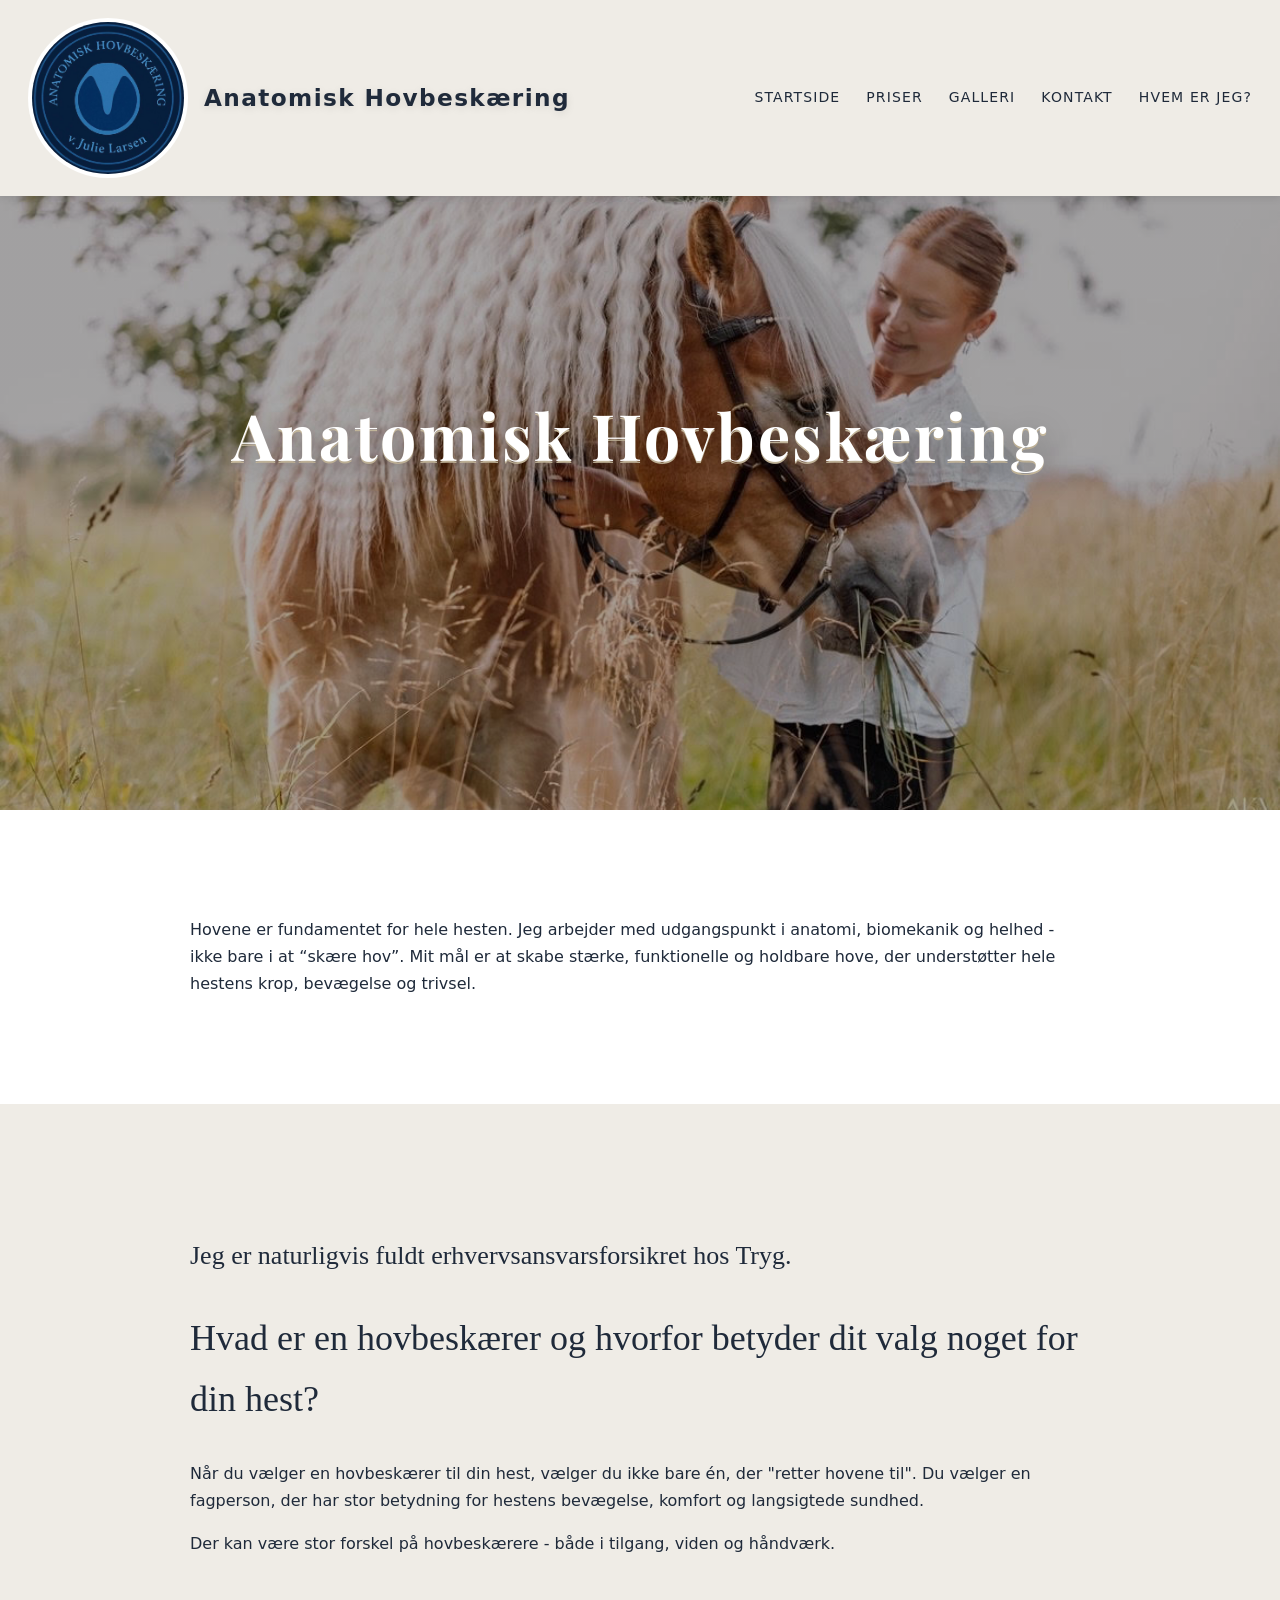
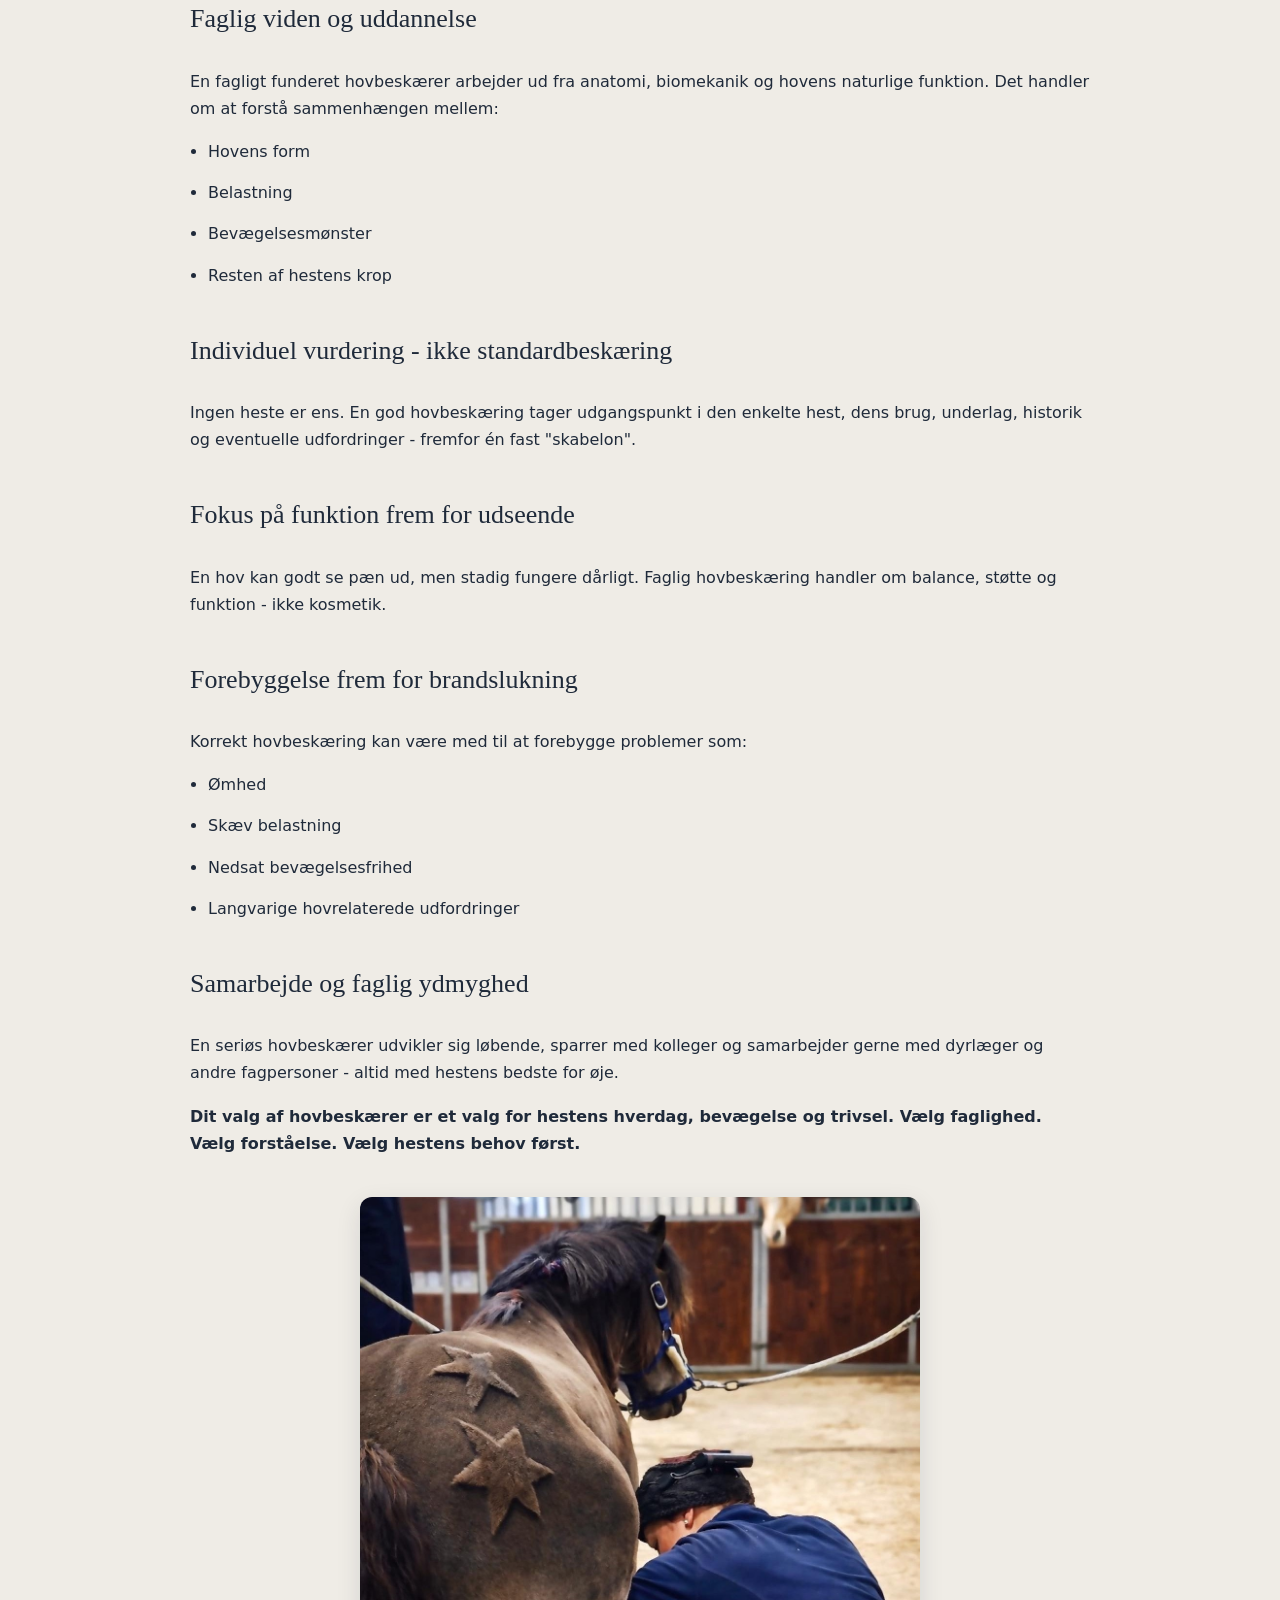
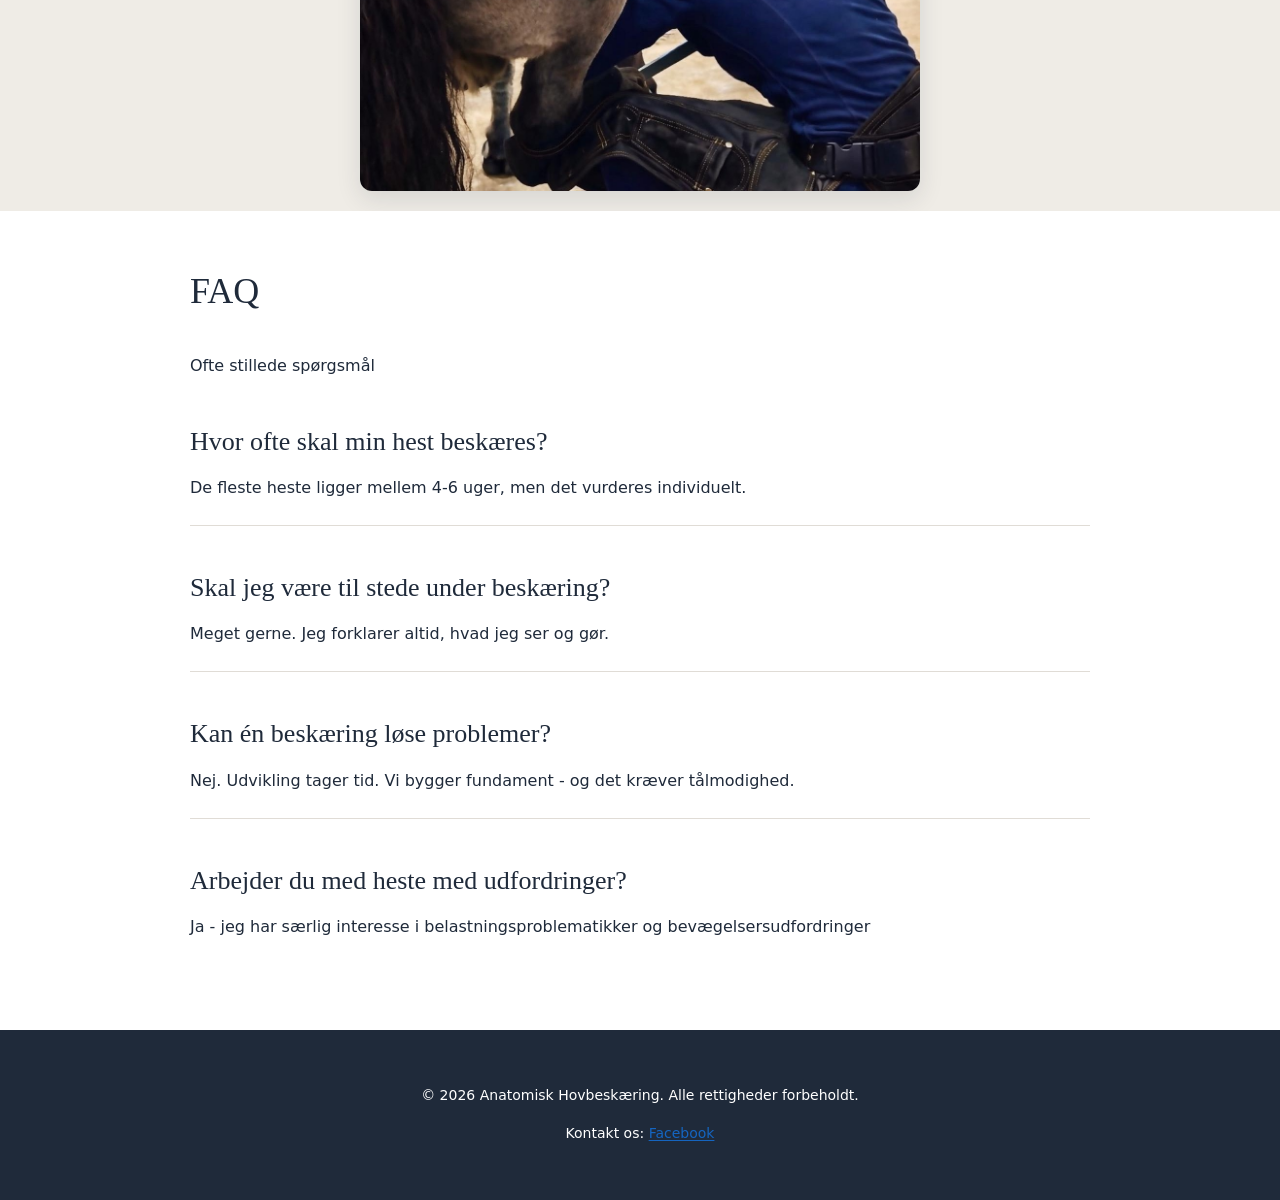
==== commit b2c6bb1e: "dfgdfg" ====
--- a/index.html
+++ b/index.html
@@ -118,7 +118,7 @@
 <section class="section beige">
 <div class="section-inner reveal">
 
-<h3>Jeg er naturligvist fuldt erhvervsansvarsforsikret hos Tryg.</h3>
+<h3>Jeg er naturligvis fuldt erhvervsansvarsforsikret hos Tryg.</h3>
 
 <h2>Hvad er en hovbeskærer og hvorfor betyder dit valg noget for din hest?</h2>
 
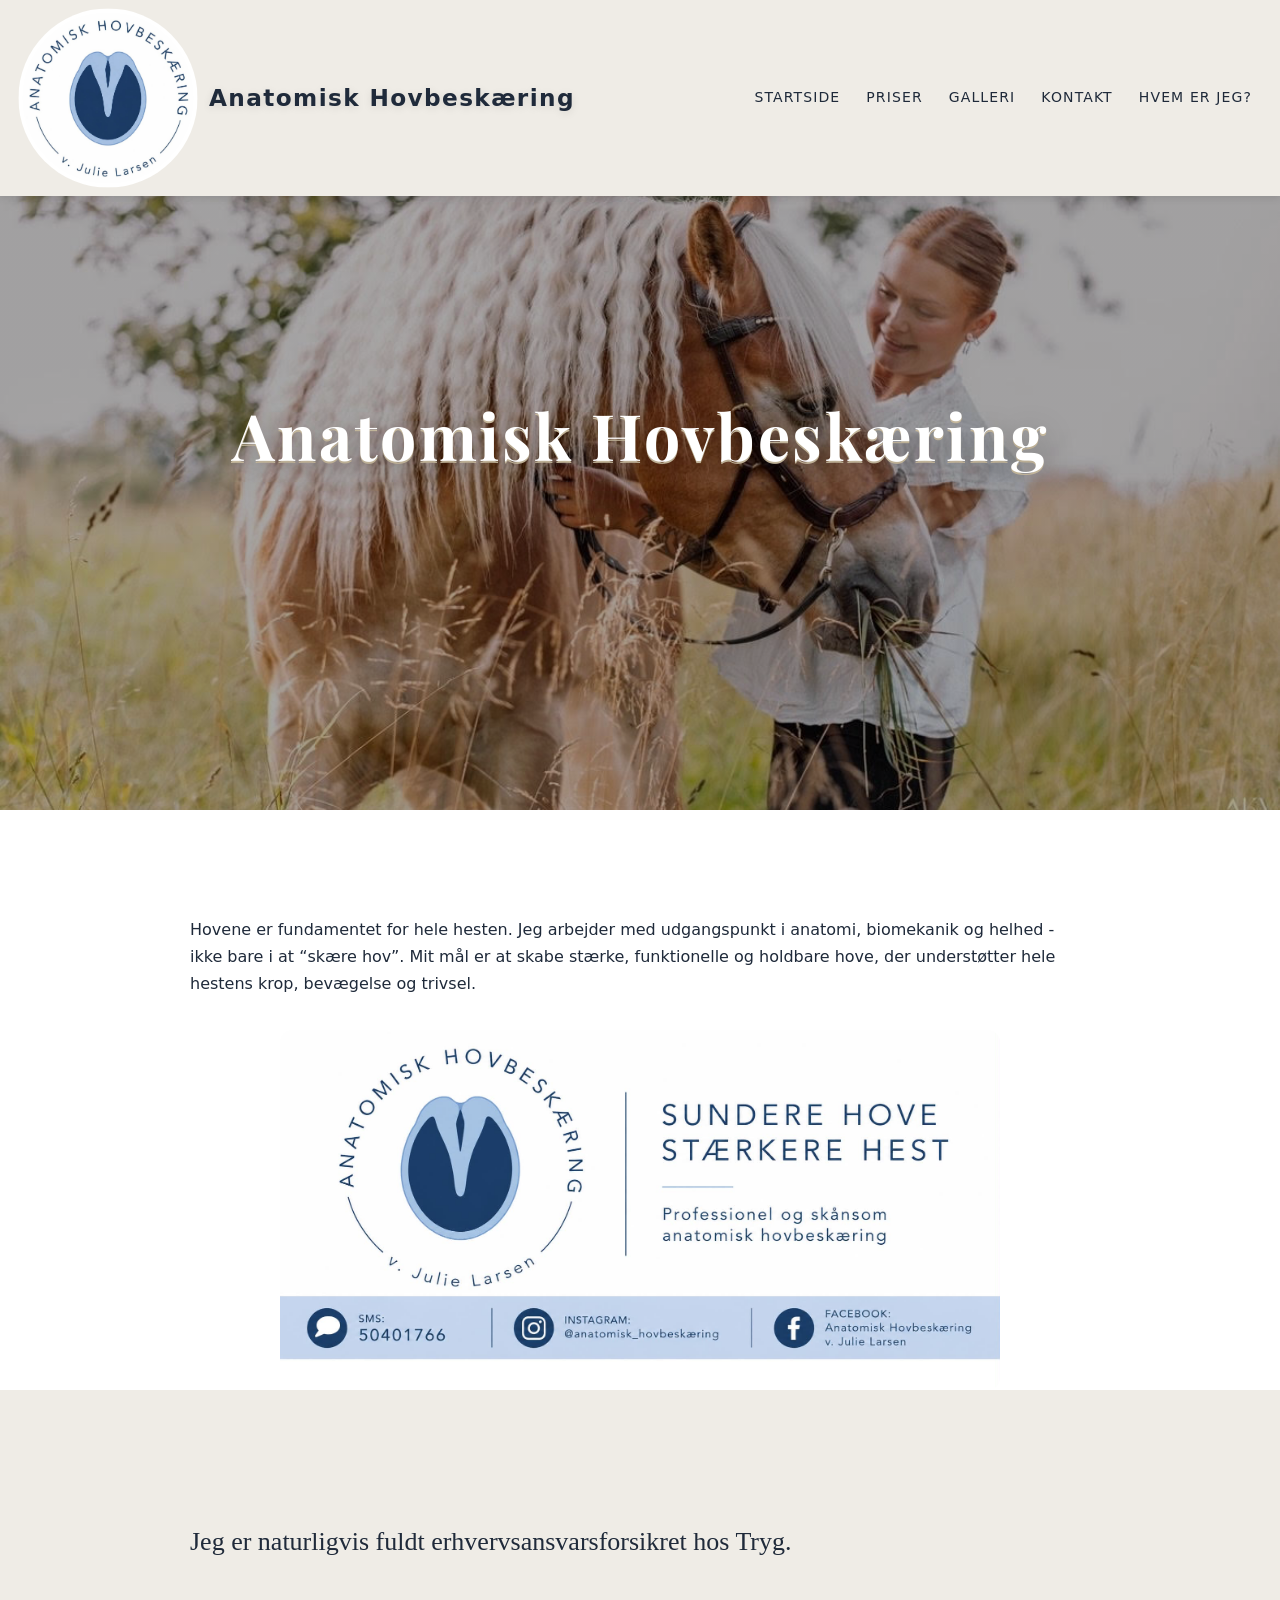
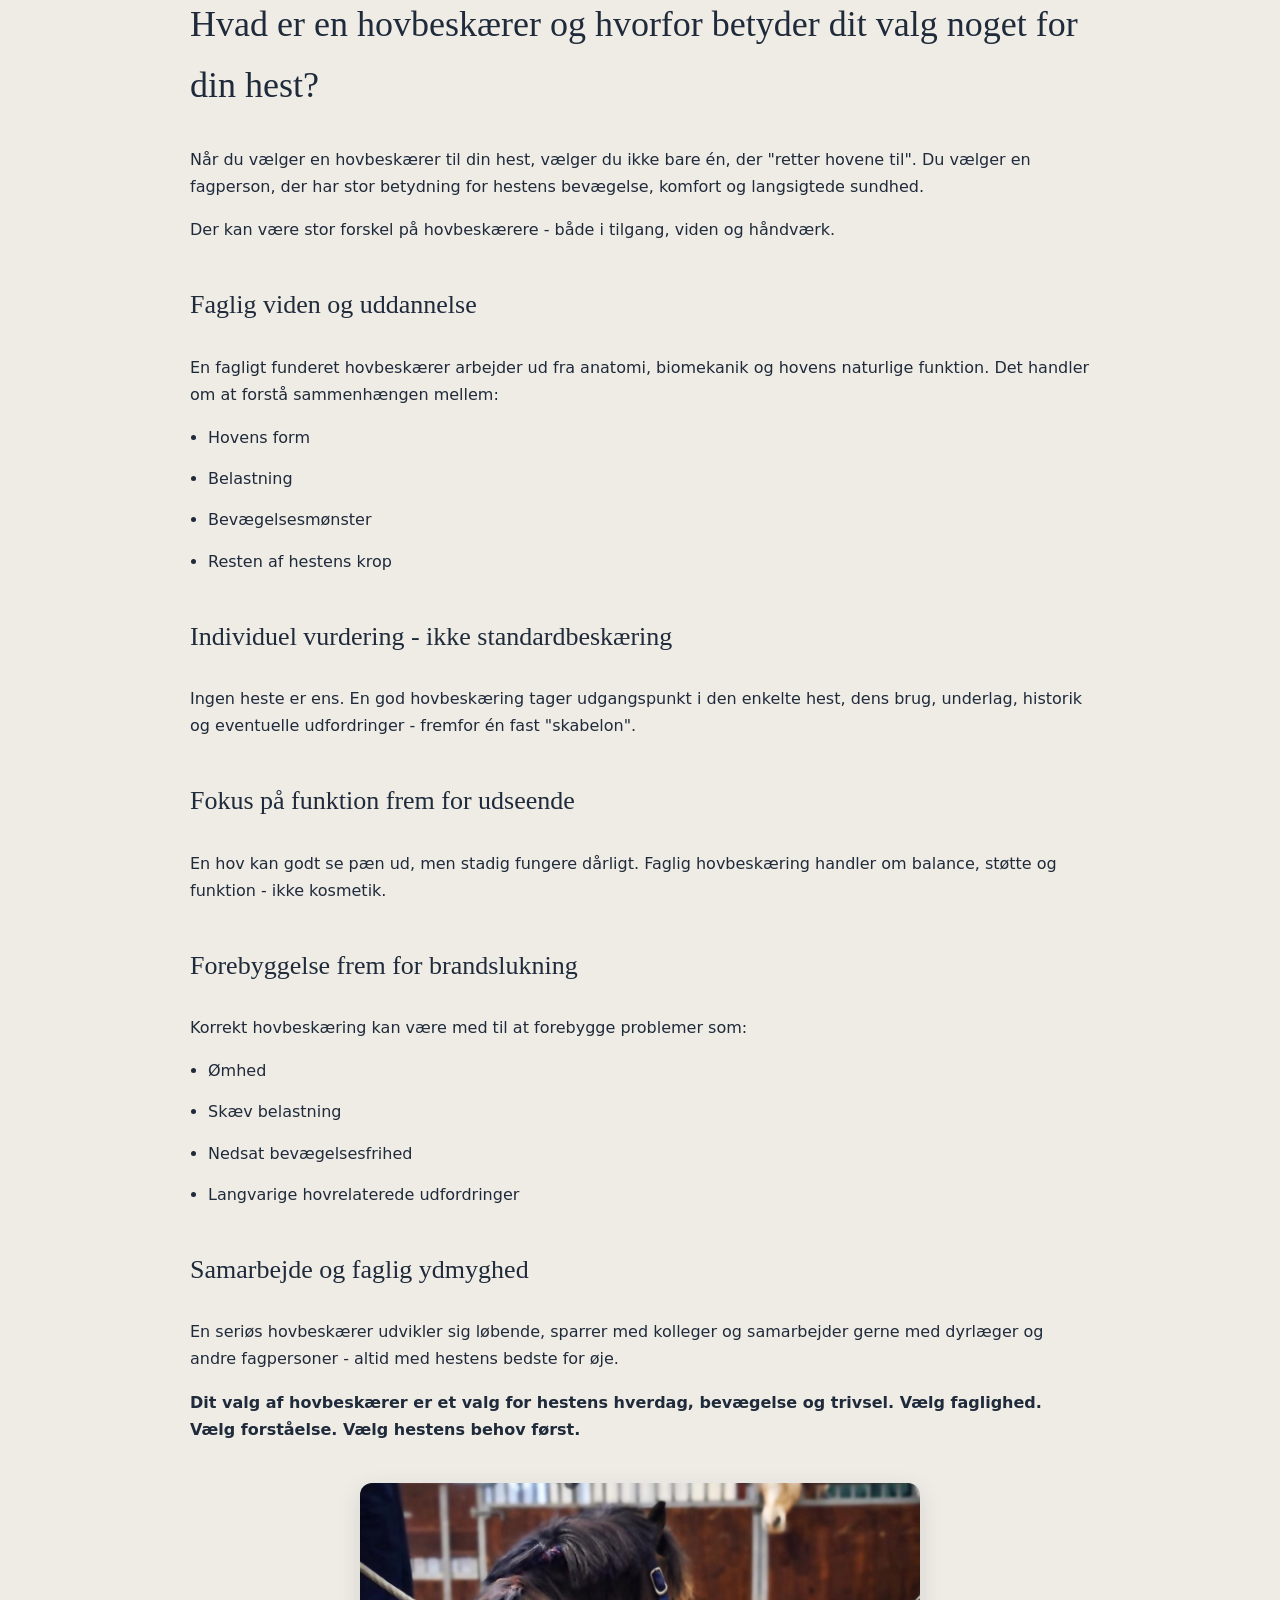
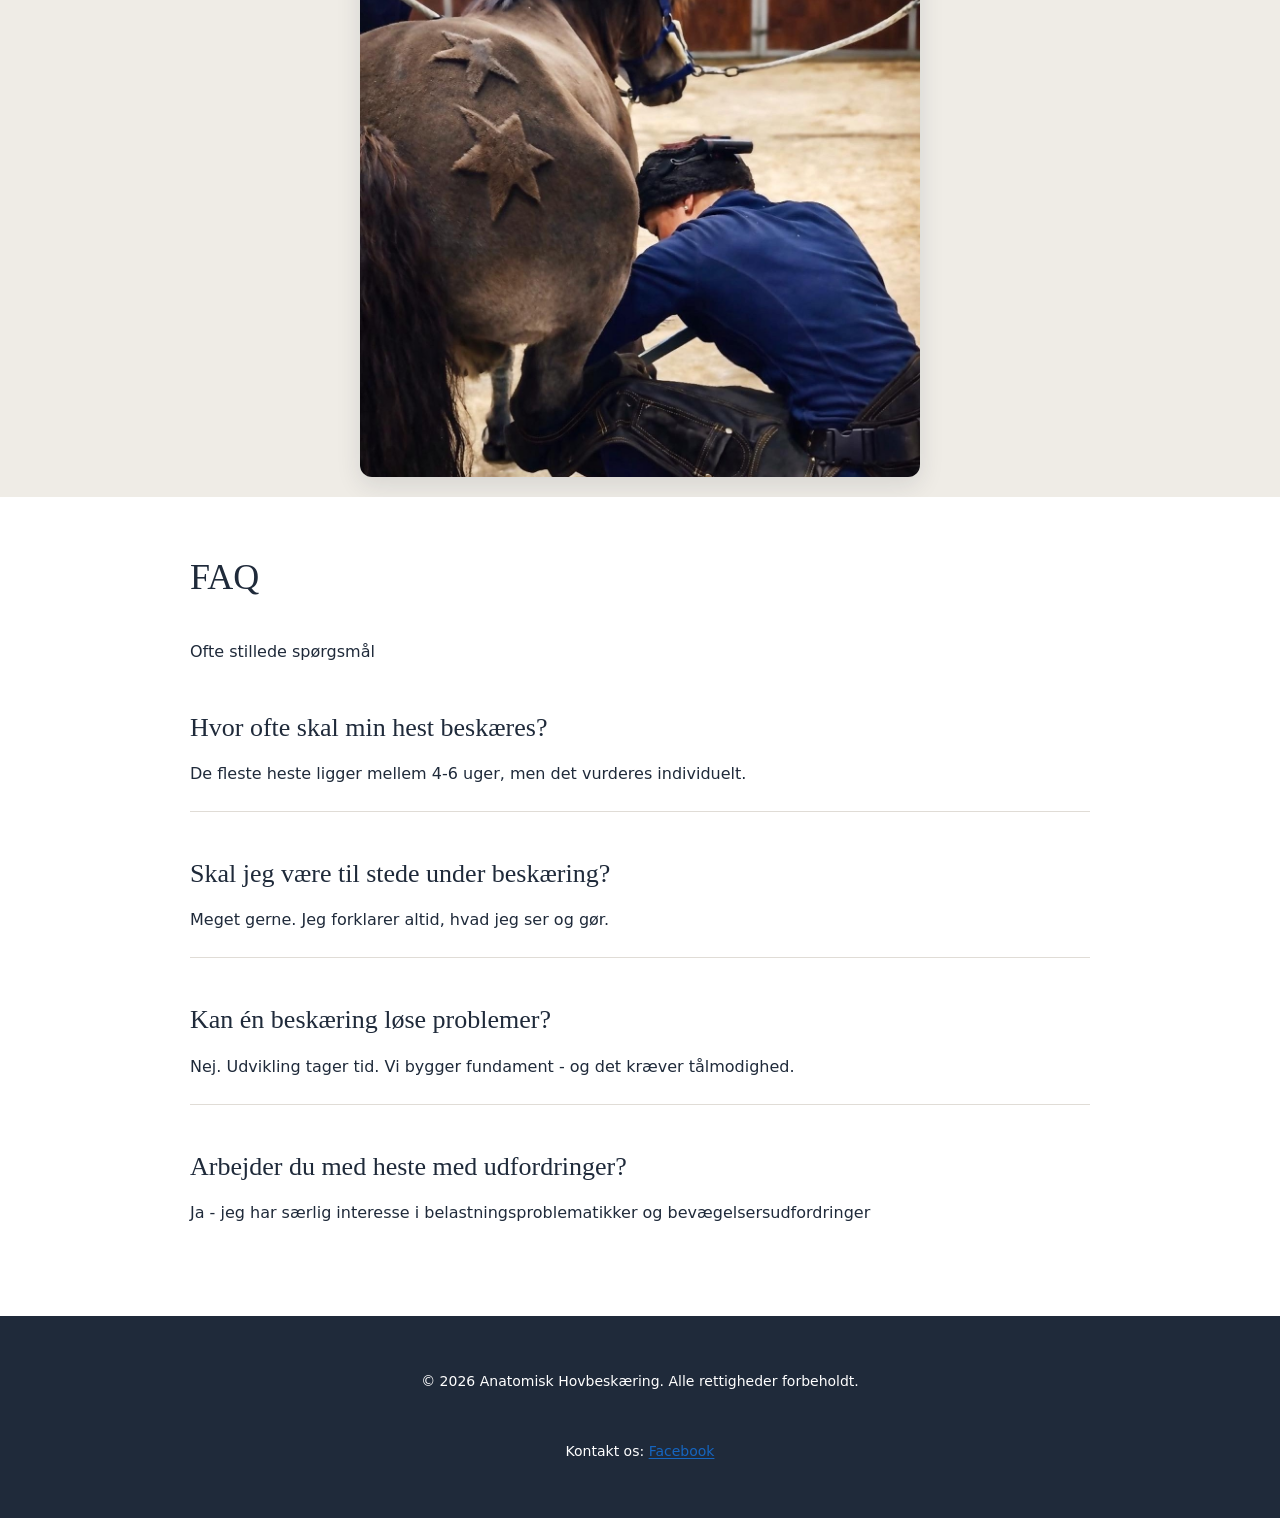
==== commit e2a12324: "2" ====
--- a/index.html
+++ b/index.html
@@ -104,7 +104,7 @@
 
 <main>
 
-<section class="section light">
+<section class="section light compact-gap">
 <div class="section-inner reveal">
 <p>
 Hovene er fundamentet for hele hesten.
@@ -112,6 +112,7 @@
 
 Mit mål er at skabe stærke, funktionelle og holdbare hove, der understøtter hele hestens krop, bevægelse og trivsel.
 </p>
+<img class="footer-logo" src="logofooter.jpg" alt="Footer logo">
 </div>
 </section>
 	
--- a/index.css
+++ b/index.css
@@ -25,6 +25,7 @@
     text-shadow: 0 2px 8px rgba(0,0,0,0.10);
     line-height: 1.1;
     display: inline-block;
+    margin-left: 5px;
 }
 .lightbox-overlay.open {
     display: flex !important;
@@ -192,9 +193,14 @@
 
 .logo-wrap img{
     width:160px;
+    height:160px;
     border-radius:50%;
     background:white;
     padding:4px;
+    object-fit:cover;
+    object-position:center 45%;
+    transform:scale(1.12);
+    transform-origin:center center;
 }
 
 .desktop-nav{
@@ -343,7 +349,7 @@
 }
 
 .section{
-    padding:90px 20px;
+    padding:90px 10px;
 }
 
 .section.light{background:white;}
@@ -352,6 +358,10 @@
 .section-inner{
     max-width:900px;
     margin:auto;
+}
+
+.compact-gap{
+    padding-bottom: 0px;
 }
 
 /* ---------------- gallery ---------------- */
@@ -610,14 +620,47 @@
     text-align:center;
     padding:40px 15px;
     font-size:14px;
+    display:flex;
+    flex-direction:column;
+    align-items:center;
+    justify-content:center;
+    gap:18px;
+}
+
+.footer-logo{
+    width:min(100%, 720px);
+    display:block;
+    margin:32px auto 0;
+    height:auto;
+    border-radius:12px;
+    background:white;
+    padding:0px;
+}
+
+.site-footer .footer-logo{
+    display:none;
+}
+
+.kontakt-logo{
+    width:min(100%, 1020px);
+    display:block;
+    margin:0 auto 24px;
+    border-radius:16px;
+    background:white;
 }
 
 /* ---------------- responsive ---------------- */
 
 @media(max-width:900px){
 
+    .site-footer .footer-logo{
+        width:90%;
+        min-width:auto;
+    }
+
     .logo-wrap img{
-        width:96px;
+        width:120px;
+        height:120px;
     }
 
     .desktop-nav{
